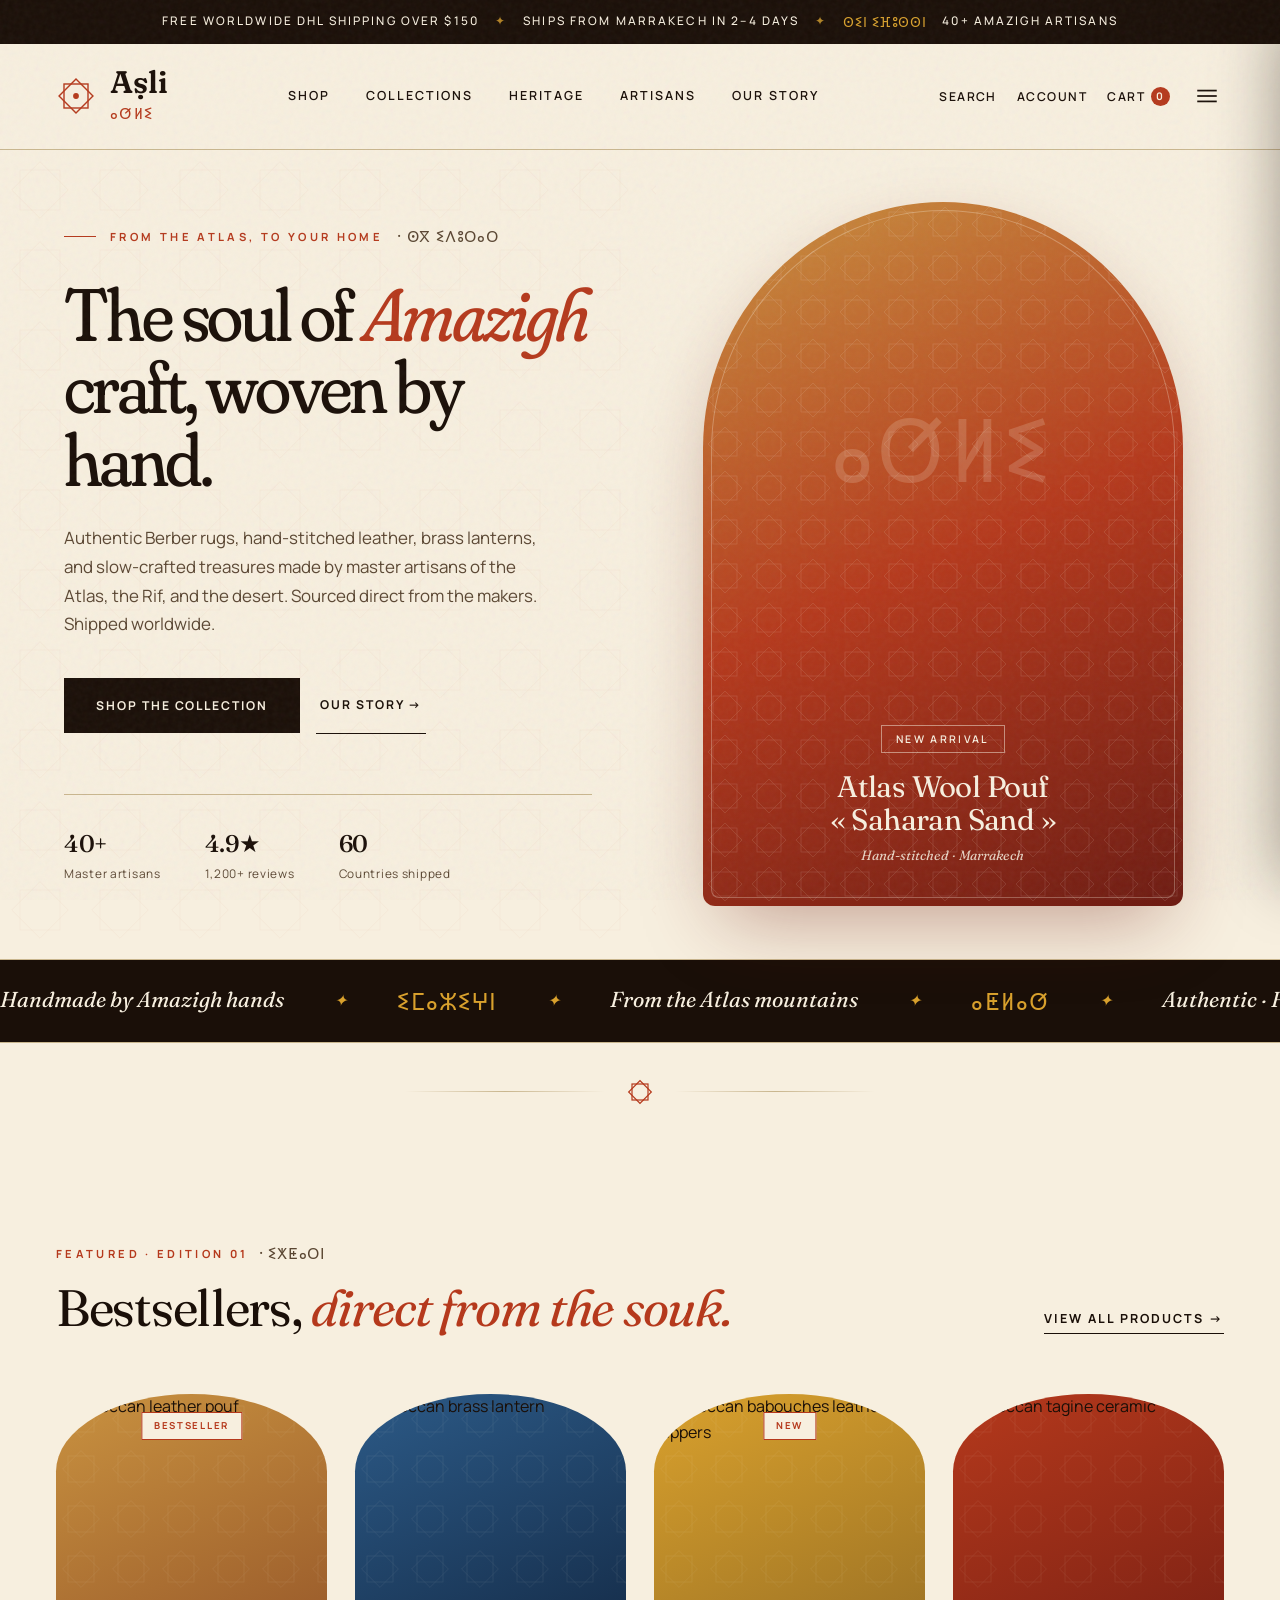
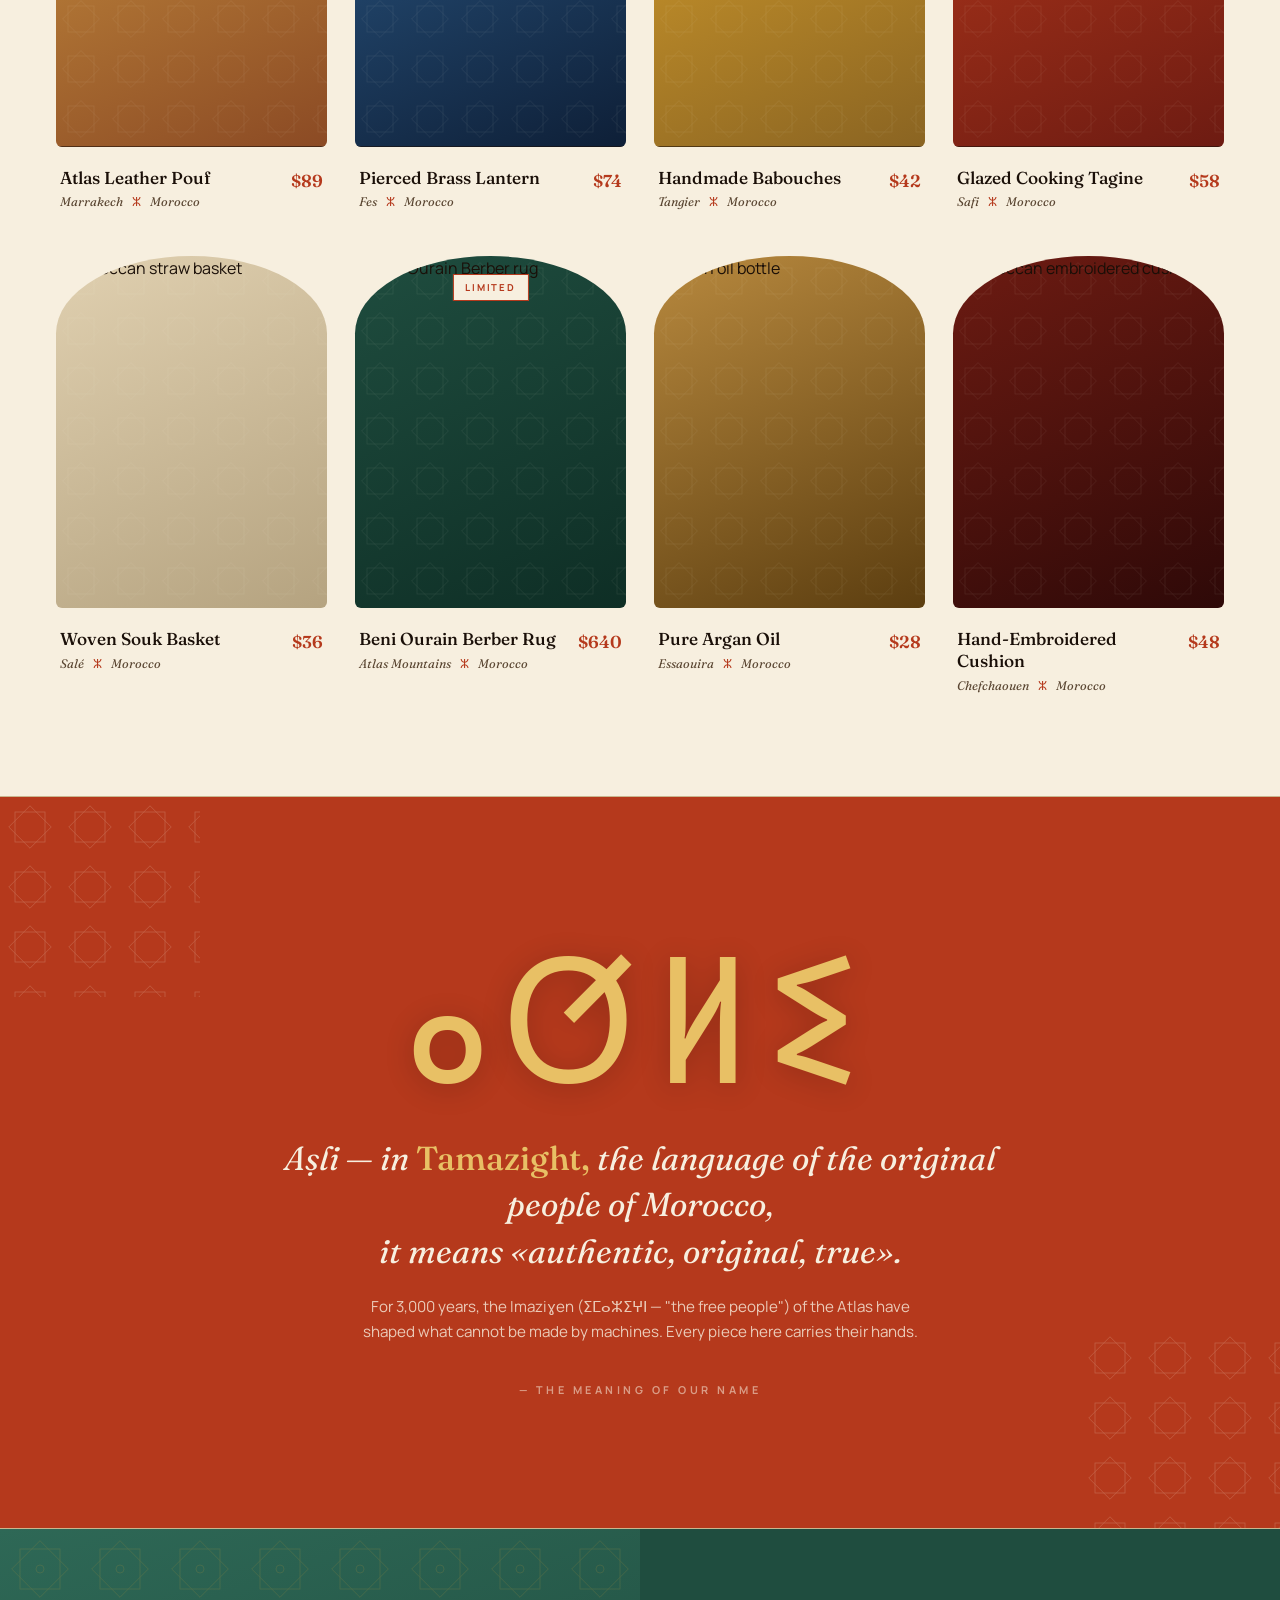
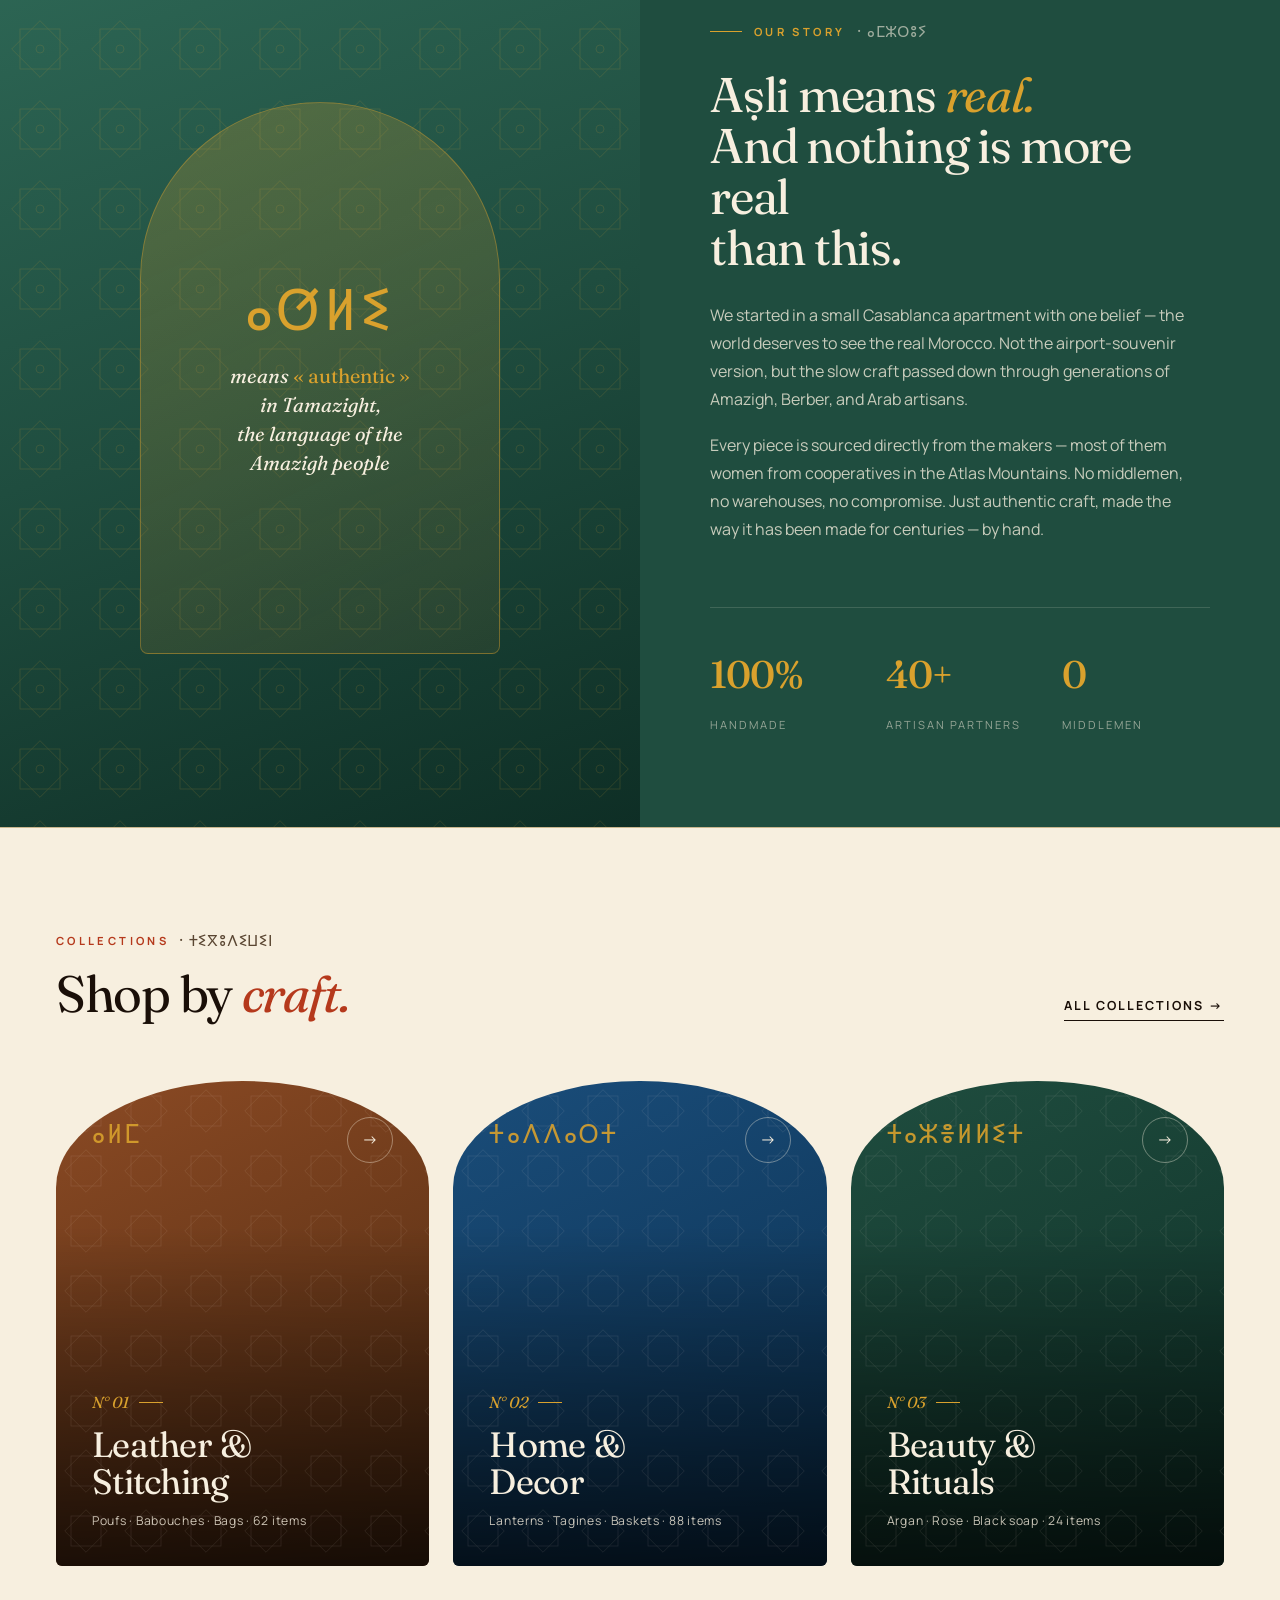
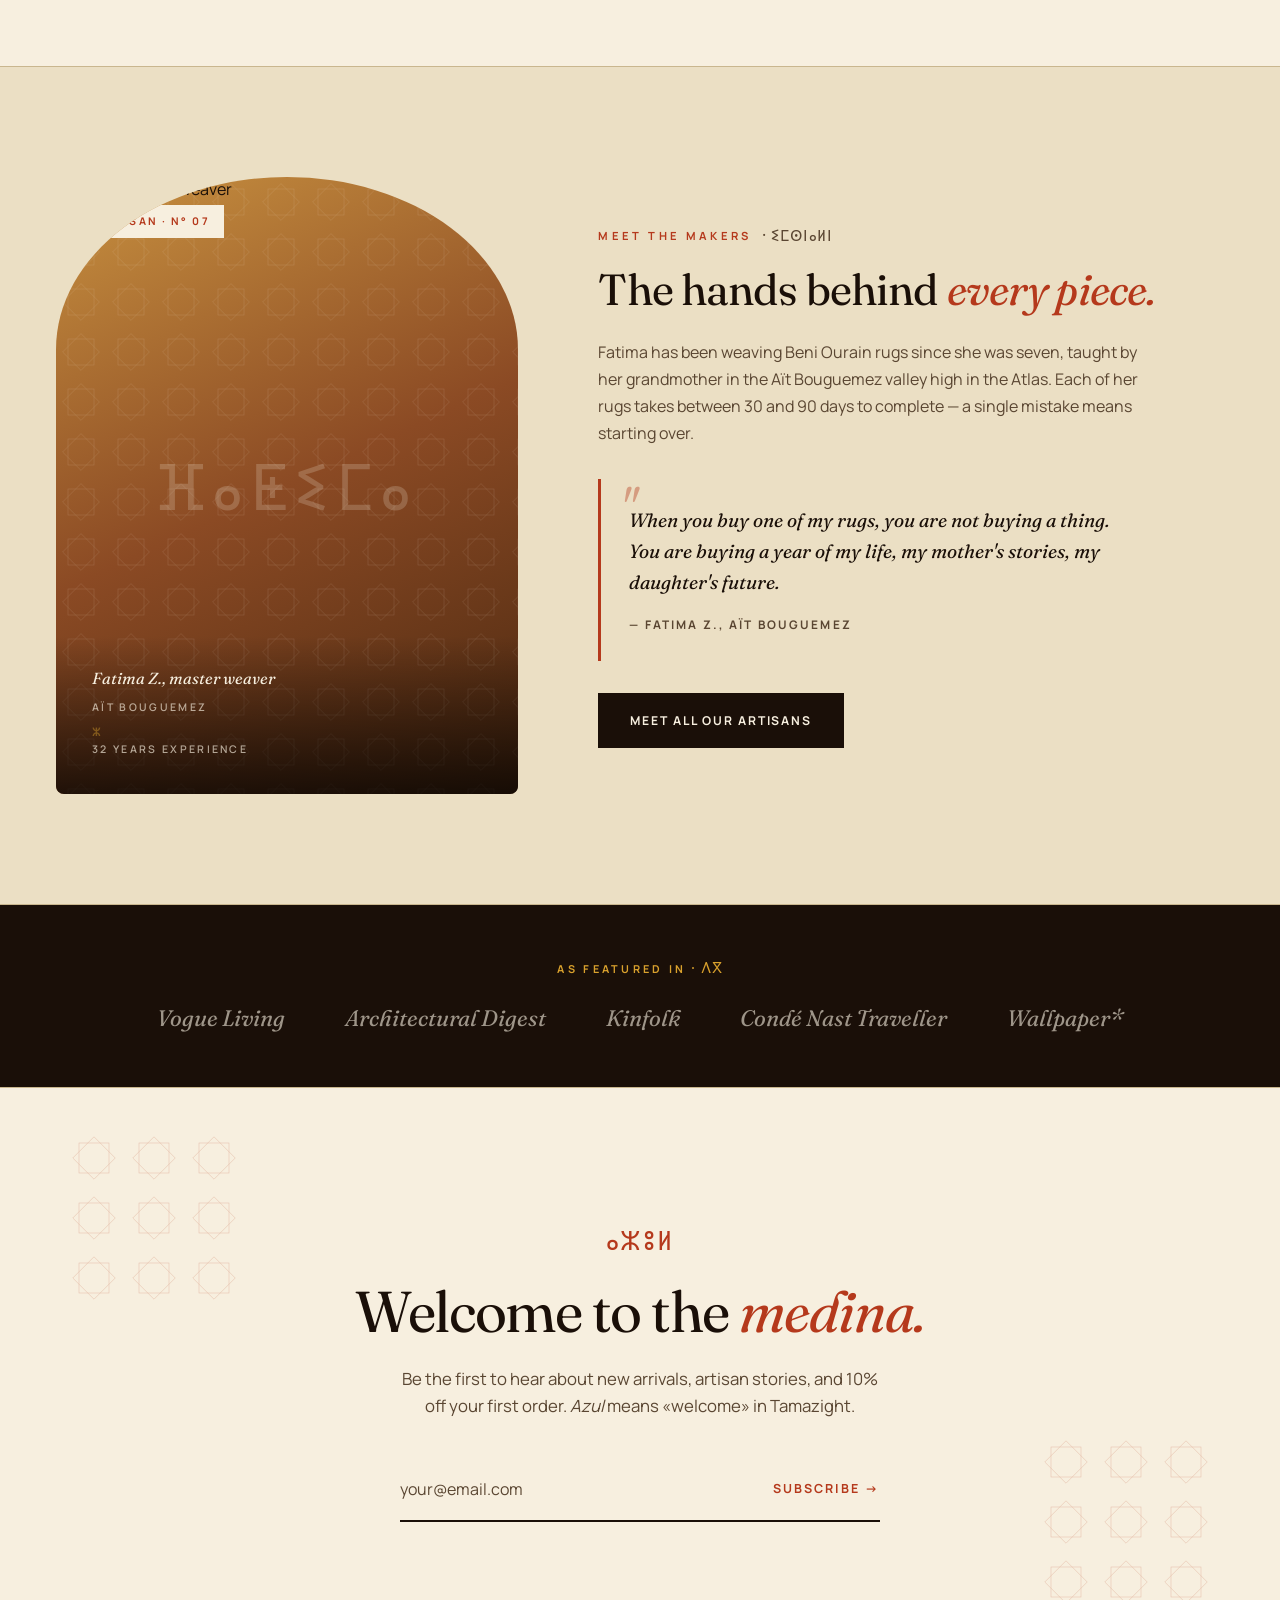
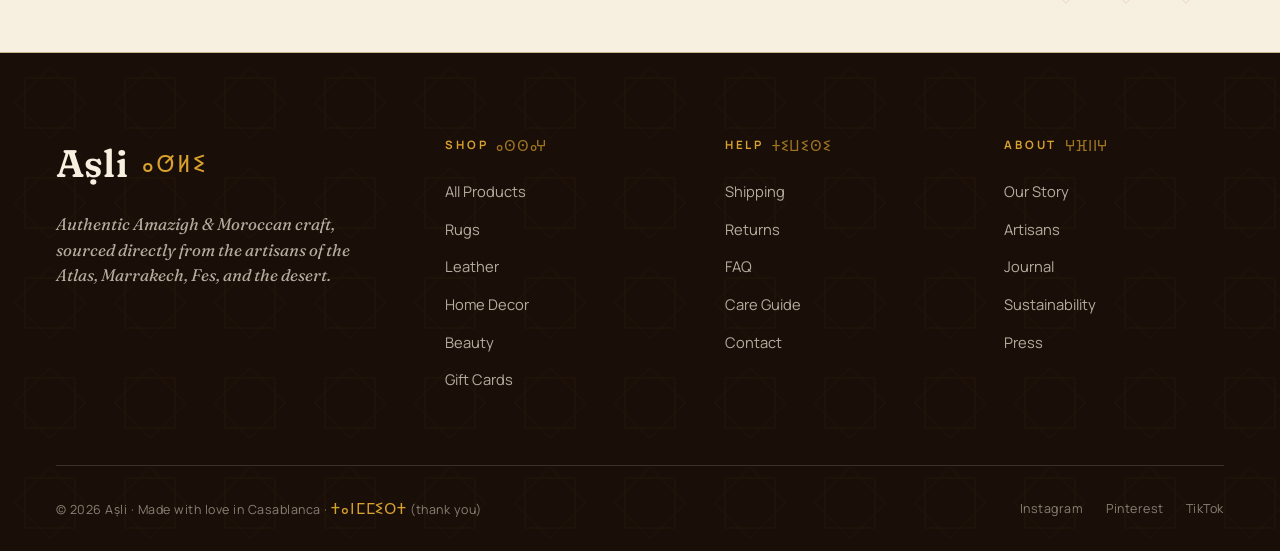
==== index.html @ d5ab541a "Phase 1: Asli storefront static demo Vanilla HTML/CSS/JS store ready for Netlify static hosting: hom" ====
<!DOCTYPE html>
<html lang="en">
<head>
<meta charset="UTF-8">
<meta name="viewport" content="width=device-width, initial-scale=1.0">
<title>Aṣli · ⴰⵚⵍⵉ — Authentic Amazigh & Moroccan Craft</title>
<link rel="preconnect" href="https://fonts.googleapis.com">
<link rel="preconnect" href="https://fonts.gstatic.com" crossorigin>
<link href="https://fonts.googleapis.com/css2?family=Fraunces:ital,opsz,wght@0,9..144,300;0,9..144,400;0,9..144,500;0,9..144,600;0,9..144,700;1,9..144,400;1,9..144,500&family=Manrope:wght@300;400;500;600;700&family=Noto+Sans+Tifinagh&display=swap" rel="stylesheet">
<style>
:root {
  --cream: #F7EFDF;
  --cream-deep: #EBDFC4;
  --sand: #E0D0B0;
  --ink: #1A0F08;
  --ink-soft: #5A4632;
  --terracotta: #B5391C;
  --terracotta-dark: #7E2310;
  --coral: #D9583A;
  --emerald: #1F4D3F;
  --emerald-deep: #0E2E25;
  --indigo: #1E3A5F;
  --indigo-deep: #0E1F37;
  --tuareg-blue: #1A4D7A;
  --tuareg-deep: #0A2E4D;
  --brass: #B8893E;
  --saffron: #D9A12D;
  --saffron-light: #E8C065;
  --wine: #6D1B12;
  --berber-coral: #C9492E;
  --line: #C9B68E;
}

* { margin: 0; padding: 0; box-sizing: border-box; }
html { scroll-behavior: smooth; }

body {
  font-family: 'Manrope', sans-serif;
  background: var(--cream);
  color: var(--ink);
  line-height: 1.6;
  overflow-x: hidden;
}

body::before {
  content: '';
  position: fixed; inset: 0;
  pointer-events: none; z-index: 1000;
  opacity: 0.05;
  background-image: url("data:image/svg+xml,%3Csvg viewBox='0 0 200 200' xmlns='http://www.w3.org/2000/svg'%3E%3Cfilter id='n'%3E%3CfeTurbulence type='fractalNoise' baseFrequency='0.85' numOctaves='3'/%3E%3C/filter%3E%3Crect width='100%25' height='100%25' filter='url(%23n)'/%3E%3C/svg%3E");
}

.tf { font-family: 'Noto Sans Tifinagh', sans-serif; font-weight: 400; }
.serif { font-family: 'Fraunces', serif; }

/* === ORNAMENTAL DIVIDER === */
.ornament {
  display: flex;
  align-items: center;
  justify-content: center;
  gap: 22px;
  padding: 36px 24px;
  color: var(--terracotta);
}
.ornament::before, .ornament::after {
  content: '';
  height: 1px;
  flex: 1;
  max-width: 200px;
  background: linear-gradient(90deg, transparent, var(--line), transparent);
}
.ornament-star { width: 26px; height: 26px; }
.ornament-star svg { width: 100%; height: 100%; }

/* === ANNOUNCEMENT === */
.announce {
  background: var(--ink);
  color: var(--cream);
  font-size: 0.74rem;
  letter-spacing: 0.18em;
  text-transform: uppercase;
  padding: 11px 24px;
  text-align: center;
  font-weight: 500;
  display: flex;
  justify-content: center;
  align-items: center;
  gap: 16px;
  flex-wrap: wrap;
}
.announce .sep { color: var(--saffron); opacity: 0.8; }
.announce .tf { font-size: 0.85rem; letter-spacing: 0.05em; text-transform: none; color: var(--saffron); }

/* === NAV === */
nav {
  display: flex;
  align-items: center;
  justify-content: space-between;
  padding: 22px 56px;
  border-bottom: 1px solid var(--line);
  background: var(--cream);
  position: sticky; top: 0; z-index: 100;
  backdrop-filter: blur(8px);
}
.logo-wrap { display: flex; align-items: center; gap: 14px; }
.logo-mark {
  width: 40px; height: 40px;
  display: flex; align-items: center; justify-content: center;
  color: var(--terracotta);
}
.logo {
  font-family: 'Fraunces', serif;
  font-size: 1.95rem;
  font-weight: 600;
  letter-spacing: 0.005em;
  line-height: 1;
  font-variation-settings: 'SOFT' 100;
}
.logo-tf {
  font-family: 'Noto Sans Tifinagh', sans-serif;
  font-size: 1rem;
  color: var(--terracotta);
  margin-top: 4px;
  letter-spacing: 0.08em;
}
.nav-links {
  display: flex; gap: 36px;
  list-style: none;
  font-size: 0.78rem;
  letter-spacing: 0.16em;
  text-transform: uppercase;
  font-weight: 600;
}
.nav-links a {
  color: var(--ink); text-decoration: none;
  transition: color 0.3s;
}
.nav-links a:hover { color: var(--terracotta); }
.nav-icons { display: flex; gap: 20px; align-items: center; }
.nav-icons button {
  background: none; border: none; cursor: pointer;
  color: var(--ink);
  font-family: inherit;
  font-size: 0.76rem;
  font-weight: 600;
  letter-spacing: 0.12em;
  text-transform: uppercase;
  display: flex; align-items: center; gap: 6px;
}
.cart-count {
  background: var(--terracotta);
  color: var(--cream);
  width: 19px; height: 19px;
  border-radius: 50%;
  font-size: 0.65rem;
  display: flex; align-items: center; justify-content: center;
  font-weight: 700;
}

/* === HERO === */
.hero {
  display: grid;
  grid-template-columns: 1.05fr 1fr;
  min-height: 90vh;
  align-items: stretch;
  border-bottom: 1px solid var(--line);
  position: relative;
  background: var(--cream);
}
.hero::after {
  content: '';
  position: absolute; inset: 0;
  background-image: url("data:image/svg+xml,%3Csvg width='80' height='80' viewBox='0 0 80 80' xmlns='http://www.w3.org/2000/svg'%3E%3Cg fill='none' stroke='%23B5391C' stroke-width='0.5' opacity='0.08'%3E%3Crect x='20' y='20' width='40' height='40'/%3E%3Crect x='20' y='20' width='40' height='40' transform='rotate(45 40 40)'/%3E%3C/g%3E%3C/svg%3E");
  pointer-events: none;
}
.hero-text {
  padding: 70px 64px;
  display: flex;
  flex-direction: column;
  justify-content: center;
  position: relative;
  z-index: 2;
}
.hero-eyebrow {
  font-size: 0.7rem;
  letter-spacing: 0.3em;
  text-transform: uppercase;
  margin-bottom: 28px;
  color: var(--terracotta);
  display: flex; align-items: center; gap: 14px;
  font-weight: 700;
}
.hero-eyebrow .tf {
  font-size: 1rem;
  letter-spacing: 0.05em;
  text-transform: none;
  font-weight: 400;
  color: var(--ink-soft);
}
.hero-eyebrow::before {
  content: '';
  width: 32px; height: 1px;
  background: var(--terracotta);
}
.hero h1 {
  font-family: 'Fraunces', serif;
  font-size: clamp(2.8rem, 5.8vw, 5.4rem);
  font-weight: 400;
  line-height: 0.98;
  letter-spacing: -0.035em;
  margin-bottom: 28px;
  font-variation-settings: 'SOFT' 100, 'opsz' 144;
}
.hero h1 em { font-style: italic; color: var(--terracotta); font-weight: 400; }
.hero p.lead {
  font-size: 1.06rem;
  max-width: 480px;
  color: var(--ink-soft);
  margin-bottom: 38px;
  line-height: 1.7;
}
.hero-actions { display: flex; gap: 16px; align-items: center; flex-wrap: wrap; }
.btn {
  display: inline-flex;
  align-items: center; gap: 10px;
  padding: 18px 32px;
  border: none;
  background: var(--ink);
  color: var(--cream);
  font-family: inherit;
  font-size: 0.76rem;
  font-weight: 700;
  letter-spacing: 0.16em;
  text-transform: uppercase;
  cursor: pointer;
  text-decoration: none;
  transition: all 0.35s cubic-bezier(0.4, 0, 0.2, 1);
}
.btn:hover { background: var(--terracotta); transform: translateY(-2px); }
.btn-ghost {
  background: transparent;
  color: var(--ink);
  border-bottom: 1px solid var(--ink);
  padding: 18px 4px;
}
.btn-ghost:hover { background: transparent; color: var(--terracotta); border-color: var(--terracotta); transform: translateX(4px); }

.hero-meta {
  display: flex;
  gap: 44px;
  margin-top: 60px;
  padding-top: 30px;
  border-top: 1px solid var(--line);
  font-size: 0.74rem;
  color: var(--ink-soft);
  letter-spacing: 0.06em;
}
.hero-meta strong {
  display: block;
  font-family: 'Fraunces', serif;
  font-size: 1.5rem;
  font-weight: 500;
  color: var(--ink);
  margin-bottom: 2px;
  letter-spacing: -0.02em;
}

.hero-visual {
  background: var(--cream);
  padding: 50px 50px 50px 0;
  display: flex;
  align-items: center;
  justify-content: center;
  position: relative;
  z-index: 2;
}
.arch {
  width: 100%;
  max-width: 480px;
  aspect-ratio: 3/4.4;
  background: linear-gradient(155deg, #C99240 0%, #B5391C 50%, #6D1B12 100%);
  border-radius: 50% 50% 12px 12px / 35% 35% 12px 12px;
  position: relative;
  overflow: hidden;
  box-shadow: 0 30px 80px -20px rgba(110, 27, 18, 0.4);
}
.arch::before {
  content: '';
  position: absolute;
  inset: 8px;
  border: 1px solid rgba(247, 239, 223, 0.3);
  border-radius: 50% 50% 8px 8px / 35% 35% 8px 8px;
  pointer-events: none;
}
.arch-pattern {
  position: absolute;
  inset: 0;
  background-image: url("data:image/svg+xml,%3Csvg width='44' height='44' viewBox='0 0 44 44' xmlns='http://www.w3.org/2000/svg'%3E%3Cg fill='none' stroke='%23F7EFDF' stroke-width='0.6' opacity='0.18'%3E%3Crect x='10' y='10' width='24' height='24'/%3E%3Crect x='10' y='10' width='24' height='24' transform='rotate(45 22 22)'/%3E%3C/g%3E%3C/svg%3E");
}
.arch-tifinagh {
  position: absolute;
  top: 35%;
  left: 50%;
  transform: translate(-50%, -50%);
  font-family: 'Noto Sans Tifinagh', sans-serif;
  font-size: 5.5rem;
  color: rgba(247, 239, 223, 0.18);
  font-weight: 400;
  line-height: 1;
  letter-spacing: 0.05em;
}
.arch-content {
  position: absolute;
  bottom: 40px;
  left: 36px;
  right: 36px;
  color: var(--cream);
  text-align: center;
}
.arch-tag {
  display: inline-block;
  border: 1px solid rgba(247, 239, 223, 0.5);
  padding: 5px 14px;
  font-size: 0.66rem;
  letter-spacing: 0.22em;
  text-transform: uppercase;
  margin-bottom: 18px;
  font-weight: 600;
}
.arch-content h3 {
  font-family: 'Fraunces', serif;
  font-size: 1.85rem;
  font-weight: 400;
  line-height: 1.1;
  margin-bottom: 8px;
  letter-spacing: -0.02em;
}
.arch-content p {
  font-size: 0.84rem;
  opacity: 0.85;
  font-family: 'Fraunces', serif;
  font-style: italic;
}

/* === MARQUEE === */
.marquee {
  background: var(--ink);
  color: var(--cream);
  padding: 22px 0;
  overflow: hidden;
  border-bottom: 1px solid var(--line);
}
.marquee-track {
  display: flex;
  gap: 50px;
  white-space: nowrap;
  animation: scroll 38s linear infinite;
  font-family: 'Fraunces', serif;
  font-size: 1.35rem;
  font-weight: 400;
  font-style: italic;
}
.marquee-track .tf {
  font-style: normal;
  font-size: 1.5rem;
  color: var(--saffron);
  letter-spacing: 0.05em;
}
.marquee-track span.item { display: flex; align-items: center; gap: 50px; }
.marquee-track .star { color: var(--saffron); font-size: 1rem; }
@keyframes scroll {
  from { transform: translateX(0); }
  to { transform: translateX(-50%); }
}

/* === SECTION === */
.section {
  padding: 100px 56px;
  border-bottom: 1px solid var(--line);
  position: relative;
}
.section-header {
  display: flex;
  justify-content: space-between;
  align-items: flex-end;
  margin-bottom: 60px;
  gap: 40px;
}
.section-eyebrow {
  font-size: 0.7rem;
  letter-spacing: 0.3em;
  text-transform: uppercase;
  color: var(--terracotta);
  margin-bottom: 14px;
  font-weight: 700;
  display: flex; align-items: center; gap: 10px;
}
.section-eyebrow .tf {
  font-size: 1rem;
  letter-spacing: 0.05em;
  text-transform: none;
  font-weight: 400;
  color: var(--ink-soft);
}
.section-title {
  font-family: 'Fraunces', serif;
  font-size: clamp(2.2rem, 4vw, 3.6rem);
  font-weight: 400;
  line-height: 1.05;
  letter-spacing: -0.025em;
  max-width: 700px;
}
.section-title em { font-style: italic; color: var(--terracotta); }
.section-link {
  font-size: 0.78rem;
  letter-spacing: 0.16em;
  text-transform: uppercase;
  color: var(--ink);
  text-decoration: none;
  font-weight: 700;
  white-space: nowrap;
  padding-bottom: 4px;
  border-bottom: 1px solid var(--ink);
  transition: all 0.3s;
}
.section-link:hover { color: var(--terracotta); border-color: var(--terracotta); }

/* === PRODUCT GRID === */
.product-grid {
  display: grid;
  grid-template-columns: repeat(4, 1fr);
  gap: 44px 28px;
}
.product { cursor: pointer; position: relative; }
.product-img {
  aspect-ratio: 4/5.2;
  position: relative;
  overflow: hidden;
  margin-bottom: 20px;
  border-radius: 50% 50% 6px 6px / 22% 22% 6px 6px;
  background: var(--sand);
}
.product-img-inner {
  position: absolute; inset: 0;
  display: flex; align-items: center; justify-content: center;
  font-family: 'Fraunces', serif;
  font-size: 1rem;
  font-style: italic;
  color: rgba(247, 239, 223, 0.9);
  letter-spacing: 0.02em;
  transition: transform 0.7s cubic-bezier(0.4, 0, 0.2, 1);
  text-align: center;
  padding: 30px 20px;
  line-height: 1.35;
}
.product-photo {
  position: absolute;
  inset: 0;
  width: 100%;
  height: 100%;
  object-fit: cover;
  z-index: 1;
  transition: transform 0.8s cubic-bezier(0.4, 0, 0.2, 1);
}
.product:hover .product-photo { transform: scale(1.08); }
.product:hover .product-img-inner { transform: scale(1.06); }
.product-img-1 { background: linear-gradient(155deg, #C99240 0%, #8B4A24 100%); }
.product-img-2 { background: linear-gradient(155deg, #2C5A87 0%, #0E1F37 100%); }
.product-img-3 { background: linear-gradient(155deg, #D9A12D 0%, #8A6422 100%); }
.product-img-4 { background: linear-gradient(155deg, #B5391C 0%, #6D1B12 100%); }
.product-img-5 { background: linear-gradient(155deg, #E0D0B0 0%, #B5A380 100%); }
.product-img-5 .product-img-inner { color: rgba(26, 15, 8, 0.6); }
.product-img-6 { background: linear-gradient(155deg, #1F4D3F 0%, #0E2E25 100%); }
.product-img-7 { background: linear-gradient(155deg, #B8893E 0%, #5C3E10 100%); }
.product-img-8 { background: linear-gradient(155deg, #6D1B12 0%, #2E0908 100%); }

.product-img::after {
  content: '';
  position: absolute; inset: 0;
  background-image: url("data:image/svg+xml,%3Csvg width='50' height='50' viewBox='0 0 50 50' xmlns='http://www.w3.org/2000/svg'%3E%3Cg fill='none' stroke='%23F7EFDF' stroke-width='0.5' opacity='0.12'%3E%3Crect x='12' y='12' width='26' height='26'/%3E%3Crect x='12' y='12' width='26' height='26' transform='rotate(45 25 25)'/%3E%3C/g%3E%3C/svg%3E");
  pointer-events: none;
}

.product-badge {
  position: absolute;
  top: 18px;
  left: 50%;
  transform: translateX(-50%);
  background: var(--cream);
  font-size: 0.6rem;
  letter-spacing: 0.18em;
  text-transform: uppercase;
  padding: 5px 12px;
  font-weight: 700;
  z-index: 3;
  border: 1px solid var(--terracotta);
  color: var(--terracotta);
}
.product-quick {
  position: absolute;
  bottom: 0; left: 0; right: 0;
  background: var(--ink);
  color: var(--cream);
  padding: 14px;
  font-size: 0.72rem;
  letter-spacing: 0.16em;
  text-transform: uppercase;
  text-align: center;
  font-weight: 700;
  transform: translateY(100%);
  transition: transform 0.4s cubic-bezier(0.4, 0, 0.2, 1);
  z-index: 4;
}
.product:hover .product-quick { transform: translateY(0); }

.product-info {
  display: flex;
  justify-content: space-between;
  align-items: flex-start;
  gap: 20px;
  padding: 0 4px;
}
.product-name {
  font-family: 'Fraunces', serif;
  font-size: 1.08rem;
  font-weight: 500;
  margin-bottom: 4px;
  line-height: 1.25;
}
.product-region {
  font-size: 0.78rem;
  color: var(--ink-soft);
  font-family: 'Fraunces', serif;
  font-style: italic;
}
.product-region .yaz {
  color: var(--terracotta);
  font-family: 'Noto Sans Tifinagh', sans-serif;
  font-style: normal;
  margin: 0 6px;
}
.product-price {
  font-family: 'Fraunces', serif;
  font-size: 1.08rem;
  font-weight: 600;
  white-space: nowrap;
  color: var(--terracotta);
}

/* === CALLIGRAPHY / TIFINAGH BREAK === */
.calligraphy-break {
  background: var(--terracotta);
  color: var(--cream);
  padding: 130px 56px;
  text-align: center;
  position: relative;
  overflow: hidden;
  border-bottom: 1px solid var(--line);
}
.calligraphy-break::before, .calligraphy-break::after {
  content: '';
  position: absolute;
  width: 260px; height: 260px;
  background-image: url("data:image/svg+xml,%3Csvg width='60' height='60' viewBox='0 0 60 60' xmlns='http://www.w3.org/2000/svg'%3E%3Cg fill='none' stroke='%23F7EFDF' stroke-width='0.7' opacity='0.45'%3E%3Crect x='15' y='15' width='30' height='30'/%3E%3Crect x='15' y='15' width='30' height='30' transform='rotate(45 30 30)'/%3E%3C/g%3E%3C/svg%3E");
  opacity: 0.5;
}
.calligraphy-break::before { top: -60px; left: -60px; }
.calligraphy-break::after { bottom: -60px; right: -60px; }

.tifinagh-mega {
  font-family: 'Noto Sans Tifinagh', sans-serif;
  font-size: clamp(5rem, 14vw, 11rem);
  font-weight: 400;
  line-height: 1;
  margin-bottom: 32px;
  color: var(--saffron-light);
  letter-spacing: 0.08em;
  position: relative; z-index: 2;
  text-shadow: 0 4px 30px rgba(0, 0, 0, 0.2);
}
.calligraphy-meaning {
  font-family: 'Fraunces', serif;
  font-style: italic;
  font-size: clamp(1.3rem, 2.6vw, 2.1rem);
  font-weight: 400;
  max-width: 760px;
  margin: 0 auto 20px;
  color: var(--cream);
  position: relative; z-index: 2;
  line-height: 1.4;
}
.calligraphy-meaning em { font-style: normal; font-weight: 500; color: var(--saffron-light); }
.calligraphy-sub {
  font-family: 'Manrope', sans-serif;
  font-size: 0.95rem;
  max-width: 580px;
  margin: 0 auto;
  color: rgba(247, 239, 223, 0.8);
  position: relative; z-index: 2;
  line-height: 1.65;
}
.calligraphy-attribution {
  font-size: 0.68rem;
  letter-spacing: 0.32em;
  text-transform: uppercase;
  margin-top: 36px;
  color: rgba(247, 239, 223, 0.55);
  font-weight: 700;
  position: relative; z-index: 2;
}

/* === STORY === */
.story {
  background: var(--emerald);
  color: var(--cream);
  display: grid;
  grid-template-columns: 1fr 1fr;
  border-bottom: 1px solid var(--line);
}
.story-visual {
  background: linear-gradient(160deg, #2E6856 0%, #1F4D3F 50%, #0E2E25 100%);
  min-height: 620px;
  position: relative;
  overflow: hidden;
  display: flex; align-items: center; justify-content: center;
}
.story-visual::before {
  content: '';
  position: absolute; inset: 0;
  background-image: url("data:image/svg+xml,%3Csvg width='80' height='80' viewBox='0 0 80 80' xmlns='http://www.w3.org/2000/svg'%3E%3Cg fill='none' stroke='%23D9A12D' stroke-width='0.7' opacity='0.2'%3E%3Crect x='20' y='20' width='40' height='40'/%3E%3Crect x='20' y='20' width='40' height='40' transform='rotate(45 40 40)'/%3E%3Ccircle cx='40' cy='40' r='4'/%3E%3C/g%3E%3C/svg%3E");
}
.story-arch {
  width: 70%;
  max-width: 360px;
  aspect-ratio: 3/4.6;
  background: linear-gradient(155deg, rgba(217, 161, 45, 0.25) 0%, rgba(184, 137, 62, 0.1) 100%);
  border: 1px solid rgba(217, 161, 45, 0.4);
  border-radius: 50% 50% 8px 8px / 32% 32% 8px 8px;
  position: relative;
  z-index: 2;
  display: flex;
  flex-direction: column;
  align-items: center;
  justify-content: center;
  padding: 40px;
  text-align: center;
}
.story-arch-tifinagh {
  font-family: 'Noto Sans Tifinagh', sans-serif;
  font-size: 3.6rem;
  color: var(--saffron);
  line-height: 1;
  margin-bottom: 24px;
  letter-spacing: 0.06em;
}
.story-arch-text {
  font-family: 'Fraunces', serif;
  font-style: italic;
  color: var(--cream);
  font-size: 1.25rem;
  line-height: 1.45;
}
.story-arch-text em { font-style: normal; color: var(--saffron); }
.story-content {
  padding: 90px 70px;
  display: flex;
  flex-direction: column;
  justify-content: center;
}
.story-eyebrow {
  font-size: 0.7rem;
  letter-spacing: 0.3em;
  text-transform: uppercase;
  color: var(--saffron);
  margin-bottom: 24px;
  display: flex; align-items: center; gap: 12px;
  font-weight: 700;
}
.story-eyebrow::before {
  content: '';
  width: 32px; height: 1px;
  background: var(--saffron);
}
.story-eyebrow .tf {
  font-size: 1rem; letter-spacing: 0.05em; text-transform: none;
  font-weight: 400; color: rgba(247, 239, 223, 0.6);
}
.story h2 {
  font-family: 'Fraunces', serif;
  font-size: clamp(2.2rem, 3.8vw, 3.4rem);
  font-weight: 400;
  line-height: 1.05;
  letter-spacing: -0.025em;
  margin-bottom: 28px;
}
.story h2 em { font-style: italic; color: var(--saffron); }
.story p {
  font-size: 1rem;
  line-height: 1.75;
  color: rgba(247, 239, 223, 0.78);
  max-width: 480px;
  margin-bottom: 18px;
}
.story-stats {
  display: grid;
  grid-template-columns: repeat(3, 1fr);
  gap: 28px;
  margin-top: 46px;
  padding-top: 36px;
  border-top: 1px solid rgba(247, 239, 223, 0.15);
}
.story-stat strong {
  display: block;
  font-family: 'Fraunces', serif;
  font-size: 2.4rem;
  font-weight: 500;
  color: var(--saffron);
  margin-bottom: 6px;
  letter-spacing: -0.02em;
}
.story-stat span {
  font-size: 0.7rem;
  letter-spacing: 0.18em;
  text-transform: uppercase;
  color: rgba(247, 239, 223, 0.55);
}

/* === CATEGORIES === */
.categories-grid {
  display: grid;
  grid-template-columns: repeat(3, 1fr);
  gap: 24px;
}
.category {
  aspect-ratio: 4/5.2;
  position: relative;
  overflow: hidden;
  cursor: pointer;
  display: flex;
  align-items: flex-end;
  padding: 36px;
  color: var(--cream);
  text-decoration: none;
  border-radius: 50% 50% 6px 6px / 22% 22% 6px 6px;
  transition: all 0.5s cubic-bezier(0.4, 0, 0.2, 1);
}
.category::before {
  content: '';
  position: absolute; inset: 0; z-index: 1;
  transition: all 0.6s;
}
.category::after {
  content: '';
  position: absolute; inset: 0; z-index: 1;
  background-image: url("data:image/svg+xml,%3Csvg width='60' height='60' viewBox='0 0 60 60' xmlns='http://www.w3.org/2000/svg'%3E%3Cg fill='none' stroke='%23F7EFDF' stroke-width='0.5' opacity='0.15'%3E%3Crect x='15' y='15' width='30' height='30'/%3E%3Crect x='15' y='15' width='30' height='30' transform='rotate(45 30 30)'/%3E%3C/g%3E%3C/svg%3E");
}
.category-1::before { background: linear-gradient(180deg, transparent 30%, rgba(0,0,0,0.7) 100%), linear-gradient(155deg, #8B4A24 0%, #4A2810 100%); }
.category-2::before { background: linear-gradient(180deg, transparent 30%, rgba(0,0,0,0.7) 100%), linear-gradient(155deg, #1A4D7A 0%, #0A2E4D 100%); }
.category-3::before { background: linear-gradient(180deg, transparent 30%, rgba(0,0,0,0.7) 100%), linear-gradient(155deg, #1F4D3F 0%, #0E2E25 100%); }
.category:hover::before { filter: brightness(1.1); }
.category-content { position: relative; z-index: 2; transition: transform 0.5s; }
.category:hover .category-content { transform: translateY(-6px); }
.category-number {
  font-family: 'Fraunces', serif;
  font-size: 1rem;
  font-style: italic;
  color: var(--saffron);
  margin-bottom: 12px;
  display: flex; align-items: center; gap: 10px;
}
.category-number::after {
  content: '';
  width: 24px; height: 1px; background: var(--saffron);
}
.category-title {
  font-family: 'Fraunces', serif;
  font-size: 2.2rem;
  font-weight: 400;
  line-height: 1.05;
  letter-spacing: -0.02em;
  margin-bottom: 10px;
}
.category-meta {
  font-size: 0.76rem;
  letter-spacing: 0.06em;
  opacity: 0.8;
}
.category-tifinagh {
  position: absolute;
  top: 30px; left: 36px;
  font-family: 'Noto Sans Tifinagh', sans-serif;
  font-size: 1.7rem;
  color: var(--saffron);
  z-index: 2;
  opacity: 0.9;
  letter-spacing: 0.08em;
}
.category-arrow {
  position: absolute;
  top: 36px; right: 36px;
  width: 46px; height: 46px;
  border: 1px solid rgba(247, 239, 223, 0.4);
  border-radius: 50%;
  display: flex; align-items: center; justify-content: center;
  z-index: 2;
  transition: all 0.4s;
}
.category:hover .category-arrow { background: var(--saffron); color: var(--ink); border-color: var(--saffron); }

/* === ARTISAN === */
.artisan {
  display: grid;
  grid-template-columns: 0.85fr 1.15fr;
  align-items: center;
  gap: 80px;
  padding: 110px 56px;
  border-bottom: 1px solid var(--line);
  background: var(--cream-deep);
  position: relative;
}
.artisan-visual {
  aspect-ratio: 3/4;
  background: linear-gradient(155deg, #C99240 0%, #8B4A24 50%, #4A2810 100%);
  position: relative;
  overflow: hidden;
  border-radius: 50% 50% 8px 8px / 28% 28% 8px 8px;
}
.artisan-visual::before {
  content: '';
  position: absolute; inset: 0;
  background-image: url("data:image/svg+xml,%3Csvg width='50' height='50' viewBox='0 0 50 50' xmlns='http://www.w3.org/2000/svg'%3E%3Cg fill='none' stroke='%23F7EFDF' stroke-width='0.5' opacity='0.18'%3E%3Crect x='12' y='12' width='26' height='26'/%3E%3Crect x='12' y='12' width='26' height='26' transform='rotate(45 25 25)'/%3E%3C/g%3E%3C/svg%3E");
}
.artisan-tag {
  position: absolute;
  top: 28px; left: 28px;
  background: var(--cream);
  color: var(--terracotta);
  padding: 8px 14px;
  font-size: 0.66rem;
  letter-spacing: 0.2em;
  text-transform: uppercase;
  font-weight: 700;
  z-index: 2;
}
.artisan-tifinagh {
  position: absolute;
  top: 50%; left: 50%;
  transform: translate(-50%, -50%);
  font-family: 'Noto Sans Tifinagh', sans-serif;
  font-size: 4rem;
  color: rgba(247, 239, 223, 0.2);
  line-height: 1;
  letter-spacing: 0.1em;
}
.artisan-caption {
  position: absolute;
  bottom: 36px; left: 36px; right: 36px;
  color: var(--cream);
  font-family: 'Fraunces', serif;
  font-style: italic;
  font-size: 1rem;
  z-index: 2;
}
.artisan-caption span {
  display: block;
  font-family: 'Manrope', sans-serif;
  font-style: normal;
  font-size: 0.66rem;
  letter-spacing: 0.22em;
  text-transform: uppercase;
  margin-top: 8px;
  opacity: 0.65;
  font-weight: 600;
}
.artisan-content .section-eyebrow { margin-bottom: 18px; }
.artisan h2 {
  font-family: 'Fraunces', serif;
  font-size: clamp(2rem, 3.4vw, 3rem);
  font-weight: 400;
  line-height: 1.05;
  letter-spacing: -0.02em;
  margin-bottom: 26px;
}
.artisan h2 em { font-style: italic; color: var(--terracotta); }
.artisan p {
  font-size: 1rem;
  color: var(--ink-soft);
  margin-bottom: 16px;
  line-height: 1.7;
  max-width: 540px;
}
.artisan-quote {
  font-family: 'Fraunces', serif;
  font-style: italic;
  font-size: 1.2rem;
  color: var(--ink);
  padding: 26px 0 26px 28px;
  border-left: 3px solid var(--terracotta);
  margin: 32px 0;
  max-width: 520px;
  position: relative;
}
.artisan-quote::before {
  content: '"';
  position: absolute;
  top: -10px; left: 18px;
  font-family: 'Fraunces', serif;
  font-size: 3rem;
  color: var(--terracotta);
  opacity: 0.4;
}
.artisan-quote .author {
  display: block;
  font-family: 'Manrope', sans-serif;
  font-style: normal;
  font-size: 0.74rem;
  letter-spacing: 0.18em;
  text-transform: uppercase;
  color: var(--ink-soft);
  margin-top: 18px;
  font-weight: 700;
}

/* === PRESS === */
.press {
  padding: 50px 56px;
  background: var(--ink);
  color: var(--cream);
  text-align: center;
  border-bottom: 1px solid var(--line);
}
.press-label {
  font-size: 0.68rem;
  letter-spacing: 0.3em;
  text-transform: uppercase;
  color: var(--saffron);
  margin-bottom: 22px;
  font-weight: 700;
}
.press-label .tf { font-size: 0.95rem; letter-spacing: 0.05em; text-transform: none; }
.press-logos {
  display: flex;
  justify-content: center;
  align-items: center;
  gap: 60px;
  flex-wrap: wrap;
  font-family: 'Fraunces', serif;
  font-size: 1.4rem;
  font-style: italic;
  color: var(--cream);
  opacity: 0.6;
}
.press-logos span { transition: opacity 0.3s, color 0.3s; }
.press-logos span:hover { opacity: 1; color: var(--saffron); }

/* === NEWSLETTER === */
.newsletter {
  padding: 130px 56px;
  text-align: center;
  background: var(--cream);
  border-bottom: 1px solid var(--line);
  position: relative;
  overflow: hidden;
}
.newsletter::before, .newsletter::after {
  content: '';
  position: absolute;
  width: 180px; height: 180px;
  background-image: url("data:image/svg+xml,%3Csvg width='60' height='60' viewBox='0 0 60 60' xmlns='http://www.w3.org/2000/svg'%3E%3Cg fill='none' stroke='%23B5391C' stroke-width='0.6' opacity='0.25'%3E%3Crect x='15' y='15' width='30' height='30'/%3E%3Crect x='15' y='15' width='30' height='30' transform='rotate(45 30 30)'/%3E%3C/g%3E%3C/svg%3E");
}
.newsletter::before { top: 40px; left: 5%; }
.newsletter::after { bottom: 40px; right: 5%; }
.newsletter-tifinagh {
  font-family: 'Noto Sans Tifinagh', sans-serif;
  font-size: 1.7rem;
  color: var(--terracotta);
  margin-bottom: 20px;
  position: relative; z-index: 2;
  letter-spacing: 0.08em;
}
.newsletter h2 {
  font-family: 'Fraunces', serif;
  font-size: clamp(2.4rem, 4.5vw, 4rem);
  font-weight: 400;
  line-height: 1.05;
  letter-spacing: -0.025em;
  max-width: 800px;
  margin: 0 auto 24px;
  position: relative; z-index: 2;
}
.newsletter h2 em { font-style: italic; color: var(--terracotta); }
.newsletter p {
  font-size: 1.05rem;
  color: var(--ink-soft);
  max-width: 480px;
  margin: 0 auto 42px;
  position: relative; z-index: 2;
}
.newsletter-form {
  display: flex;
  max-width: 480px;
  margin: 0 auto;
  border-bottom: 2px solid var(--ink);
  padding-bottom: 4px;
  position: relative; z-index: 2;
}
.newsletter-form input {
  flex: 1; border: none; background: transparent;
  font-family: inherit; font-size: 1rem;
  padding: 16px 0; color: var(--ink); outline: none;
}
.newsletter-form input::placeholder { color: var(--ink-soft); }
.newsletter-form button {
  background: transparent; border: none; cursor: pointer;
  font-family: inherit; font-size: 0.78rem; font-weight: 700;
  letter-spacing: 0.16em; text-transform: uppercase;
  color: var(--terracotta); padding: 16px 0 16px 20px;
  transition: color 0.3s;
}
.newsletter-form button:hover { color: var(--ink); }

/* === FOOTER === */
footer {
  background: var(--ink);
  color: var(--cream);
  padding: 80px 56px 30px;
  position: relative;
  overflow: hidden;
}
footer::before {
  content: '';
  position: absolute; inset: 0;
  background-image: url("data:image/svg+xml,%3Csvg width='100' height='100' viewBox='0 0 100 100' xmlns='http://www.w3.org/2000/svg'%3E%3Cg fill='none' stroke='%23D9A12D' stroke-width='0.5' opacity='0.06'%3E%3Crect x='25' y='25' width='50' height='50'/%3E%3Crect x='25' y='25' width='50' height='50' transform='rotate(45 50 50)'/%3E%3C/g%3E%3C/svg%3E");
  pointer-events: none;
}
.footer-top {
  display: grid;
  grid-template-columns: 1.5fr 1fr 1fr 1fr;
  gap: 60px;
  padding-bottom: 60px;
  border-bottom: 1px solid rgba(247, 239, 223, 0.15);
  position: relative; z-index: 2;
}
.footer-brand-wrap { display: flex; align-items: center; gap: 14px; margin-bottom: 18px; }
.footer-brand {
  font-family: 'Fraunces', serif;
  font-size: 2.4rem;
  font-weight: 600;
  letter-spacing: 0.005em;
  font-variation-settings: 'SOFT' 100;
}
.footer-brand-tf {
  font-family: 'Noto Sans Tifinagh', sans-serif;
  font-size: 1.5rem;
  color: var(--saffron);
  letter-spacing: 0.08em;
}
.footer-tag {
  font-family: 'Fraunces', serif;
  font-style: italic;
  color: rgba(247, 239, 223, 0.7);
  font-size: 1.05rem;
  max-width: 360px;
  line-height: 1.5;
}
.footer-col h4 {
  font-size: 0.72rem;
  letter-spacing: 0.24em;
  text-transform: uppercase;
  margin-bottom: 22px;
  color: var(--saffron);
  font-weight: 700;
  display: flex;
  align-items: center;
  gap: 8px;
}
.footer-col h4 .tf { font-size: 0.95rem; letter-spacing: 0.05em; text-transform: none; opacity: 0.7; }
.footer-col ul { list-style: none; }
.footer-col li { margin-bottom: 12px; }
.footer-col a {
  color: rgba(247, 239, 223, 0.7);
  text-decoration: none;
  font-size: 0.92rem;
  transition: color 0.3s;
}
.footer-col a:hover { color: var(--saffron); }
.footer-bottom {
  display: flex;
  justify-content: space-between;
  align-items: center;
  padding-top: 30px;
  font-size: 0.78rem;
  color: rgba(247, 239, 223, 0.5);
  letter-spacing: 0.04em;
  flex-wrap: wrap;
  gap: 16px;
  position: relative; z-index: 2;
}
.footer-bottom .tf { color: var(--saffron); font-size: 1rem; letter-spacing: 0.05em; }
.footer-bottom .social { display: flex; gap: 22px; }
.footer-bottom .social a { color: rgba(247, 239, 223, 0.5); text-decoration: none; transition: color 0.3s; }
.footer-bottom .social a:hover { color: var(--saffron); }

/* === RESPONSIVE === */
@media (max-width: 1024px) {
  .product-grid { grid-template-columns: repeat(2, 1fr); }
  .hero { grid-template-columns: 1fr; }
  .hero-visual { padding: 50px; min-height: 500px; }
  .story { grid-template-columns: 1fr; }
  .story-visual { min-height: 480px; padding: 60px 0; }
  .artisan { grid-template-columns: 1fr; gap: 50px; }
  .categories-grid { grid-template-columns: 1fr; }
  .footer-top { grid-template-columns: 1fr 1fr; gap: 40px; }
}
@media (max-width: 640px) {
  nav { padding: 18px 24px; }
  .nav-links { display: none; }
  .section { padding: 70px 24px; }
  .hero-text { padding: 60px 28px; }
  .hero-visual { padding: 30px 28px; }
  .story-content { padding: 70px 28px; }
  .artisan { padding: 70px 24px; }
  .newsletter { padding: 80px 24px; }
  .calligraphy-break { padding: 90px 24px; }
  .product-grid { grid-template-columns: 1fr; }
  .section-header { flex-direction: column; align-items: flex-start; }
  footer { padding: 60px 24px 24px; }
  .footer-top { grid-template-columns: 1fr; }
  .footer-bottom { flex-direction: column; align-items: flex-start; }
  .press-logos { gap: 30px; }
}

.fade-up { opacity: 0; transform: translateY(20px); transition: opacity 0.8s ease, transform 0.8s ease; }
.fade-up.visible { opacity: 1; transform: translateY(0); }
</style>
</head>
<body>

<!-- === ANNOUNCEMENT === -->
<div class="announce">
  <span>Free worldwide DHL shipping over $150</span>
  <span class="sep">✦</span>
  <span>Ships from Marrakech in 2–4 days</span>
  <span class="sep">✦</span>
  <span class="tf">ⵙⵉⵏ ⵉⴼⵓⵙⵙⵏ</span>
  <span>40+ Amazigh artisans</span>
</div>

<!-- === NAV === -->
<nav>
  <div class="logo-wrap">
    <div class="logo-mark">
      <svg viewBox="0 0 40 40" xmlns="http://www.w3.org/2000/svg">
        <g fill="none" stroke="currentColor" stroke-width="1.4">
          <rect x="8" y="8" width="24" height="24"/>
          <rect x="8" y="8" width="24" height="24" transform="rotate(45 20 20)"/>
          <circle cx="20" cy="20" r="2.2" fill="currentColor"/>
        </g>
      </svg>
    </div>
    <div>
      <div class="logo">Aṣli</div>
      <div class="logo-tf">ⴰⵚⵍⵉ</div>
    </div>
  </div>
  <ul class="nav-links">
    <li><a href="#shop">Shop</a></li>
    <li><a href="#categories">Collections</a></li>
    <li><a href="heritage.html">Heritage</a></li>
    <li><a href="#artisans">Artisans</a></li>
    <li><a href="#story">Our Story</a></li>
  </ul>
  <div class="nav-icons">
    <button>Search</button>
    <button>Account</button>
    <button data-cart-open>Cart <span class="cart-count">0</span></button>
  </div>
</nav>

<!-- === HERO === -->
<section class="hero">
  <div class="hero-text">
    <div class="hero-eyebrow">
      <span>From the Atlas, to your home</span>
      <span class="tf">·  ⵙⴳ ⵉⴷⵓⵔⴰⵔ</span>
    </div>
    <h1>The soul of <em>Amazigh</em><br>craft, woven by hand.</h1>
    <p class="lead">
      Authentic Berber rugs, hand-stitched leather, brass lanterns, and slow-crafted treasures made by master artisans of the Atlas, the Rif, and the desert. Sourced direct from the makers. Shipped worldwide.
    </p>
    <div class="hero-actions">
      <a href="shop.html" class="btn">Shop the collection</a>
      <a href="#story" class="btn-ghost btn">Our story →</a>
    </div>
    <div class="hero-meta">
      <div><strong>40+</strong>Master artisans</div>
      <div><strong>4.9★</strong>1,200+ reviews</div>
      <div><strong>60</strong>Countries shipped</div>
    </div>
  </div>
  <div class="hero-visual">
    <div class="arch">
      <div class="arch-pattern"></div>
      <div class="arch-tifinagh">ⴰⵚⵍⵉ</div>
      <div class="arch-content">
        <span class="arch-tag">New Arrival</span>
        <h3>Atlas Wool Pouf<br>« Saharan Sand »</h3>
        <p>Hand-stitched · Marrakech</p>
      </div>
    </div>
  </div>
</section>

<!-- === MARQUEE === -->
<div class="marquee">
  <div class="marquee-track">
    <span class="item">
      Handmade by Amazigh hands <span class="star">✦</span>
      <span class="tf">ⵉⵎⴰⵣⵉⵖⵏ</span> <span class="star">✦</span>
      From the Atlas mountains <span class="star">✦</span>
      <span class="tf">ⴰⵟⵍⴰⵚ</span> <span class="star">✦</span>
      Authentic · Fair trade <span class="star">✦</span>
      <span class="tf">ⴰⵚⵍⵉ</span> <span class="star">✦</span>
      Handmade by Amazigh hands <span class="star">✦</span>
      <span class="tf">ⵉⵎⴰⵣⵉⵖⵏ</span> <span class="star">✦</span>
      From the Atlas mountains <span class="star">✦</span>
      <span class="tf">ⴰⵟⵍⴰⵚ</span> <span class="star">✦</span>
      Authentic · Fair trade <span class="star">✦</span>
      <span class="tf">ⴰⵚⵍⵉ</span> <span class="star">✦</span>
    </span>
  </div>
</div>

<!-- === ORNAMENT === -->
<div class="ornament">
  <div class="ornament-star">
    <svg viewBox="0 0 26 26"><g fill="none" stroke="currentColor" stroke-width="1.2"><rect x="5" y="5" width="16" height="16"/><rect x="5" y="5" width="16" height="16" transform="rotate(45 13 13)"/></g></svg>
  </div>
</div>

<!-- === FEATURED PRODUCTS === -->
<section class="section" id="shop">
  <div class="section-header">
    <div>
      <div class="section-eyebrow">
        <span>Featured · Edition 01</span>
        <span class="tf">·  ⵉⵅⵟⴰⵔⵏ</span>
      </div>
      <h2 class="section-title">Bestsellers, <em>direct from the souk.</em></h2>
    </div>
    <a href="shop.html" class="section-link">View all products →</a>
  </div>

  <div class="product-grid">
    <a href="product-page.html" class="product" style="text-decoration:none;color:inherit;display:block;">
      <div class="product-img product-img-1">
        <img class="product-photo" src="https://loremflickr.com/640/800/moroccan,leather,pouf,ottoman?lock=11" alt="Moroccan leather pouf" loading="lazy">
        <span class="product-badge">Bestseller</span>
        <div class="product-quick">Quick add +</div>
      </div>
      <div class="product-info">
        <div>
          <div class="product-name">Atlas Leather Pouf</div>
          <div class="product-region">Marrakech <span class="yaz">ⵣ</span> Morocco</div>
        </div>
        <div class="product-price">$89</div>
      </div>
    </a>

    <div class="product">
      <div class="product-img product-img-2">
        <img class="product-photo" src="https://loremflickr.com/640/800/moroccan,brass,lantern?lock=22" alt="Moroccan brass lantern" loading="lazy">
        <div class="product-quick">Quick add +</div>
      </div>
      <div class="product-info">
        <div>
          <div class="product-name">Pierced Brass Lantern</div>
          <div class="product-region">Fes <span class="yaz">ⵣ</span> Morocco</div>
        </div>
        <div class="product-price">$74</div>
      </div>
    </div>

    <div class="product">
      <div class="product-img product-img-3">
        <img class="product-photo" src="https://loremflickr.com/640/800/babouches,moroccan,slippers?lock=33" alt="Moroccan babouches leather slippers" loading="lazy">
        <span class="product-badge">New</span>
        <div class="product-quick">Quick add +</div>
      </div>
      <div class="product-info">
        <div>
          <div class="product-name">Handmade Babouches</div>
          <div class="product-region">Tangier <span class="yaz">ⵣ</span> Morocco</div>
        </div>
        <div class="product-price">$42</div>
      </div>
    </div>

    <div class="product">
      <div class="product-img product-img-4">
        <img class="product-photo" src="https://loremflickr.com/640/800/tagine,moroccan,ceramic?lock=44" alt="Moroccan tagine ceramic" loading="lazy">
        <div class="product-quick">Quick add +</div>
      </div>
      <div class="product-info">
        <div>
          <div class="product-name">Glazed Cooking Tagine</div>
          <div class="product-region">Safi <span class="yaz">ⵣ</span> Morocco</div>
        </div>
        <div class="product-price">$58</div>
      </div>
    </div>

    <div class="product">
      <div class="product-img product-img-5">
        <img class="product-photo" src="https://loremflickr.com/640/800/moroccan,basket,straw,bag?lock=55" alt="Moroccan straw basket" loading="lazy">
        <div class="product-quick">Quick add +</div>
      </div>
      <div class="product-info">
        <div>
          <div class="product-name">Woven Souk Basket</div>
          <div class="product-region">Salé <span class="yaz">ⵣ</span> Morocco</div>
        </div>
        <div class="product-price">$36</div>
      </div>
    </div>

    <div class="product">
      <div class="product-img product-img-6">
        <img class="product-photo" src="https://loremflickr.com/640/800/beni,ourain,rug,berber?lock=66" alt="Beni Ourain Berber rug" loading="lazy">
        <span class="product-badge">Limited</span>
        <div class="product-quick">Quick add +</div>
      </div>
      <div class="product-info">
        <div>
          <div class="product-name">Beni Ourain Berber Rug</div>
          <div class="product-region">Atlas Mountains <span class="yaz">ⵣ</span> Morocco</div>
        </div>
        <div class="product-price">$640</div>
      </div>
    </div>

    <div class="product">
      <div class="product-img product-img-7">
        <img class="product-photo" src="https://loremflickr.com/640/800/argan,oil,bottle,cosmetic?lock=77" alt="Argan oil bottle" loading="lazy">
        <div class="product-quick">Quick add +</div>
      </div>
      <div class="product-info">
        <div>
          <div class="product-name">Pure Argan Oil</div>
          <div class="product-region">Essaouira <span class="yaz">ⵣ</span> Morocco</div>
        </div>
        <div class="product-price">$28</div>
      </div>
    </div>

    <div class="product">
      <div class="product-img product-img-8">
        <img class="product-photo" src="https://loremflickr.com/640/800/moroccan,embroidered,cushion,pillow?lock=88" alt="Moroccan embroidered cushion" loading="lazy">
        <div class="product-quick">Quick add +</div>
      </div>
      <div class="product-info">
        <div>
          <div class="product-name">Hand-Embroidered Cushion</div>
          <div class="product-region">Chefchaouen <span class="yaz">ⵣ</span> Morocco</div>
        </div>
        <div class="product-price">$48</div>
      </div>
    </div>
  </div>
</section>

<!-- === TIFINAGH BREAK === -->
<section class="calligraphy-break">
  <div class="tifinagh-mega">ⴰⵚⵍⵉ</div>
  <div class="calligraphy-meaning">
    Aṣli — in <em>Tamazight,</em> the language of the original people of Morocco,<br>it means «authentic, original, true».
  </div>
  <div class="calligraphy-sub">
    For 3,000 years, the Imaziɣen (ⵉⵎⴰⵣⵉⵖⵏ — "the free people") of the Atlas have shaped what cannot be made by machines. Every piece here carries their hands.
  </div>
  <div class="calligraphy-attribution">— The meaning of our name</div>
</section>

<!-- === STORY === -->
<section class="story" id="story">
  <div class="story-visual">
    <div class="story-arch">
      <div class="story-arch-tifinagh">ⴰⵚⵍⵉ</div>
      <div class="story-arch-text">
        means <em>« authentic »</em><br>in Tamazight,<br>the language of the<br>Amazigh people
      </div>
    </div>
  </div>
  <div class="story-content">
    <div class="story-eyebrow">
      <span>Our story</span>
      <span class="tf">·  ⴰⵎⵣⵔⵓⵢ</span>
    </div>
    <h2>Aṣli means <em>real.</em><br>And nothing is more real<br>than this.</h2>
    <p>
      We started in a small Casablanca apartment with one belief — the world deserves to see the real Morocco. Not the airport-souvenir version, but the slow craft passed down through generations of Amazigh, Berber, and Arab artisans.
    </p>
    <p>
      Every piece is sourced directly from the makers — most of them women from cooperatives in the Atlas Mountains. No middlemen, no warehouses, no compromise. Just authentic craft, made the way it has been made for centuries — by hand.
    </p>

    <div class="story-stats">
      <div class="story-stat">
        <strong>100%</strong>
        <span>Handmade</span>
      </div>
      <div class="story-stat">
        <strong>40+</strong>
        <span>Artisan partners</span>
      </div>
      <div class="story-stat">
        <strong>0</strong>
        <span>Middlemen</span>
      </div>
    </div>
  </div>
</section>

<!-- === CATEGORIES === -->
<section class="section" id="categories">
  <div class="section-header">
    <div>
      <div class="section-eyebrow">
        <span>Collections</span>
        <span class="tf">·  ⵜⵉⴳⵓⴷⵉⵡⵉⵏ</span>
      </div>
      <h2 class="section-title">Shop by <em>craft.</em></h2>
    </div>
    <a href="shop.html" class="section-link">All collections →</a>
  </div>

  <div class="categories-grid">
    <a href="shop.html?cat=Leather%20%26%20Stitching" class="category category-1">
      <div class="category-tifinagh">ⴰⵍⵎ</div>
      <div class="category-arrow">→</div>
      <div class="category-content">
        <div class="category-number">N° 01</div>
        <div class="category-title">Leather &<br>Stitching</div>
        <div class="category-meta">Poufs · Babouches · Bags · 62 items</div>
      </div>
    </a>
    <a href="shop.html?cat=Home%20%26%20Decor" class="category category-2">
      <div class="category-tifinagh">ⵜⴰⴷⴷⴰⵔⵜ</div>
      <div class="category-arrow">→</div>
      <div class="category-content">
        <div class="category-number">N° 02</div>
        <div class="category-title">Home &<br>Decor</div>
        <div class="category-meta">Lanterns · Tagines · Baskets · 88 items</div>
      </div>
    </a>
    <a href="shop.html?cat=Beauty%20%26%20Rituals" class="category category-3">
      <div class="category-tifinagh">ⵜⴰⵣⴻⵍⵍⵉⵜ</div>
      <div class="category-arrow">→</div>
      <div class="category-content">
        <div class="category-number">N° 03</div>
        <div class="category-title">Beauty &<br>Rituals</div>
        <div class="category-meta">Argan · Rose · Black soap · 24 items</div>
      </div>
    </a>
  </div>
</section>

<!-- === ARTISAN === -->
<section class="artisan" id="artisans">
  <div class="artisan-visual">
    <img class="product-photo" src="https://loremflickr.com/640/800/moroccan,berber,woman,weaver,artisan?lock=99" alt="Berber artisan weaver" loading="lazy" style="z-index:0;">
    <span class="artisan-tag">Artisan · N° 07</span>
    <div class="artisan-tifinagh" style="z-index:2;">ⴼⴰⵟⵉⵎⴰ</div>
    <div class="artisan-caption" style="background:linear-gradient(transparent, rgba(0,0,0,0.7));padding:30px 36px 36px;left:0;right:0;bottom:0;">
      Fatima Z., master weaver
      <span>Aït Bouguemez <span class="yaz" style="color:var(--saffron);font-family:'Noto Sans Tifinagh',sans-serif;">ⵣ</span> 32 years experience</span>
    </div>
  </div>
  <div class="artisan-content">
    <div class="section-eyebrow">
      <span>Meet the makers</span>
      <span class="tf">·  ⵉⵎⵙⵏⴰⵍⵏ</span>
    </div>
    <h2>The hands behind <em>every piece.</em></h2>
    <p>
      Fatima has been weaving Beni Ourain rugs since she was seven, taught by her grandmother in the Aït Bouguemez valley high in the Atlas. Each of her rugs takes between 30 and 90 days to complete — a single mistake means starting over.
    </p>
    <div class="artisan-quote">
      When you buy one of my rugs, you are not buying a thing. You are buying a year of my life, my mother's stories, my daughter's future.
      <span class="author">— Fatima Z., Aït Bouguemez</span>
    </div>
    <a href="#" class="btn">Meet all our artisans</a>
  </div>
</section>

<!-- === PRESS === -->
<section class="press" id="press">
  <div class="press-label">As featured in <span class="tf">·  ⴷⴳ</span></div>
  <div class="press-logos">
    <span>Vogue Living</span>
    <span>Architectural Digest</span>
    <span>Kinfolk</span>
    <span>Condé Nast Traveller</span>
    <span>Wallpaper*</span>
  </div>
</section>

<!-- === NEWSLETTER === -->
<section class="newsletter">
  <div class="newsletter-tifinagh">ⴰⵣⵓⵍ</div>
  <h2>Welcome to the <em>medina.</em></h2>
  <p>Be the first to hear about new arrivals, artisan stories, and 10% off your first order. <em>Azul</em> means «welcome» in Tamazight.</p>
  <form class="newsletter-form" onsubmit="event.preventDefault(); this.querySelector('button').innerText='Tanmmirt ✦ Welcome';">
    <input type="email" placeholder="your@email.com" required>
    <button type="submit">Subscribe →</button>
  </form>
</section>

<!-- === FOOTER === -->
<footer>
  <div class="footer-top">
    <div>
      <div class="footer-brand-wrap">
        <div class="footer-brand">Aṣli</div>
        <div class="footer-brand-tf">ⴰⵚⵍⵉ</div>
      </div>
      <p class="footer-tag">Authentic Amazigh & Moroccan craft, sourced directly from the artisans of the Atlas, Marrakech, Fes, and the desert.</p>
    </div>
    <div class="footer-col">
      <h4>Shop <span class="tf">ⴰⵙⵙⴰⵖ</span></h4>
      <ul>
        <li><a href="shop.html">All Products</a></li>
        <li><a href="shop.html?cat=Rugs">Rugs</a></li>
        <li><a href="shop.html?cat=Leather%20%26%20Stitching">Leather</a></li>
        <li><a href="shop.html?cat=Home%20%26%20Decor">Home Decor</a></li>
        <li><a href="shop.html?cat=Beauty%20%26%20Rituals">Beauty</a></li>
        <li><a href="#">Gift Cards</a></li>
      </ul>
    </div>
    <div class="footer-col">
      <h4>Help <span class="tf">ⵜⵉⵡⵉⵙⵉ</span></h4>
      <ul>
        <li><a href="contact.html#faq">Shipping</a></li>
        <li><a href="contact.html#faq">Returns</a></li>
        <li><a href="contact.html#faq">FAQ</a></li>
        <li><a href="contact.html#faq">Care Guide</a></li>
        <li><a href="contact.html">Contact</a></li>
      </ul>
    </div>
    <div class="footer-col">
      <h4>About <span class="tf">ⵖⴼⵏⵏⵖ</span></h4>
      <ul>
        <li><a href="#story">Our Story</a></li>
        <li><a href="#artisans">Artisans</a></li>
        <li><a href="#">Journal</a></li>
        <li><a href="heritage.html">Sustainability</a></li>
        <li><a href="#press">Press</a></li>
      </ul>
    </div>
  </div>
  <div class="footer-bottom">
    <div>© 2026 Aṣli · Made with love in Casablanca · <span class="tf">ⵜⴰⵏⵎⵎⵉⵔⵜ</span> (thank you)</div>
    <div class="social">
      <a href="#">Instagram</a>
      <a href="#">Pinterest</a>
      <a href="#">TikTok</a>
    </div>
  </div>
</footer>

<script src="js/asli.js"></script>
<script>
// Link each static product card to its dynamic product page; quick-add is
// handled globally by js/asli.js via the data-id we assign here.
document.querySelectorAll('.product').forEach(function (card) {
  var nameEl = card.querySelector('.product-name');
  if (!nameEl) return;
  var name = nameEl.textContent.trim();
  var prod = ASLI.products.filter(function (p) { return p.name === name; })[0];
  if (!prod) return;
  card.dataset.id = prod.id;
  if (card.tagName === 'A') {
    card.setAttribute('href', 'product-page.html?id=' + prod.id);
  } else {
    card.style.cursor = 'pointer';
    card.addEventListener('click', function (e) {
      if (e.target.closest('.product-quick')) return; // quick-add handled by shared engine
      location.href = 'product-page.html?id=' + prod.id;
    });
  }
});

// scroll reveal (revealed by the IntersectionObserver in js/asli.js)
document.querySelectorAll('.section-header, .product, .story-content, .category, .artisan-content, .tifinagh-mega, .calligraphy-meaning').forEach(function (el) {
  el.classList.add('fade-up');
});
if (window.ASLI && ASLI.observeReveal) ASLI.observeReveal();
</script>

</body>
</html>
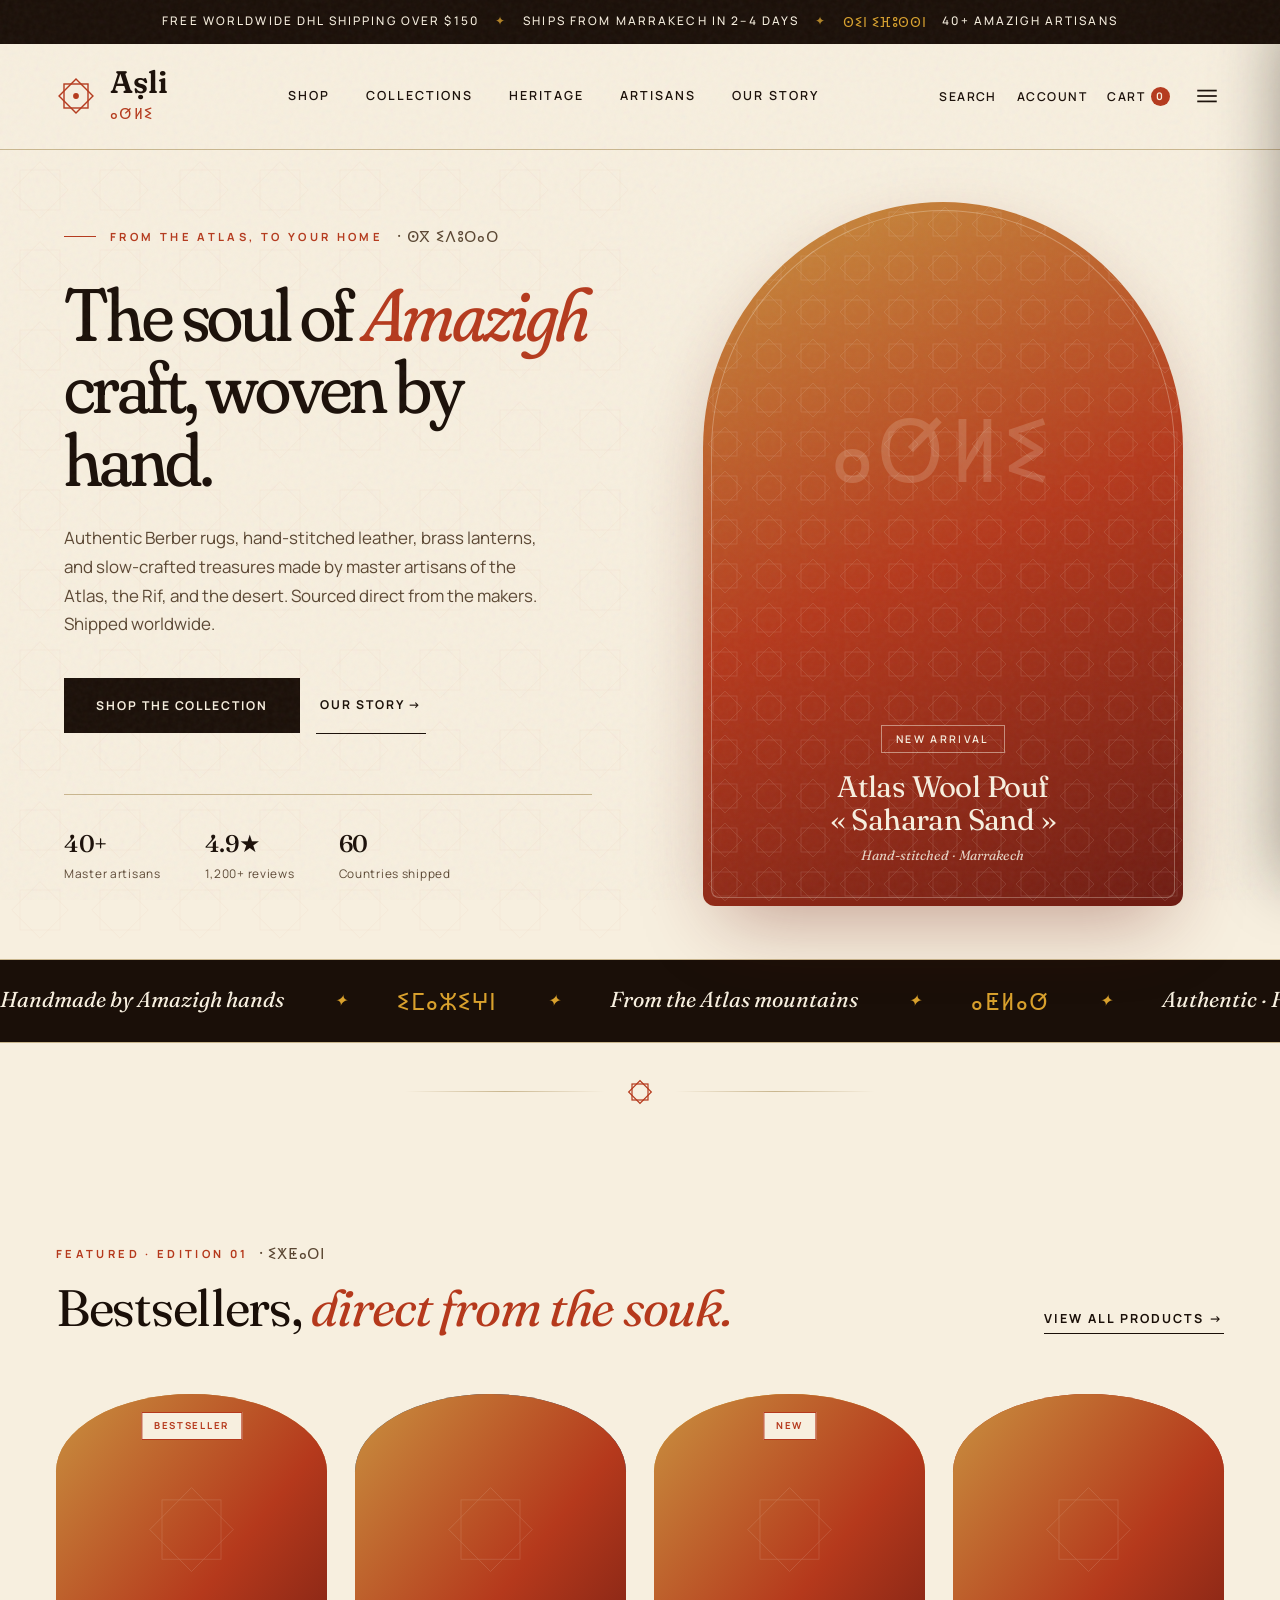
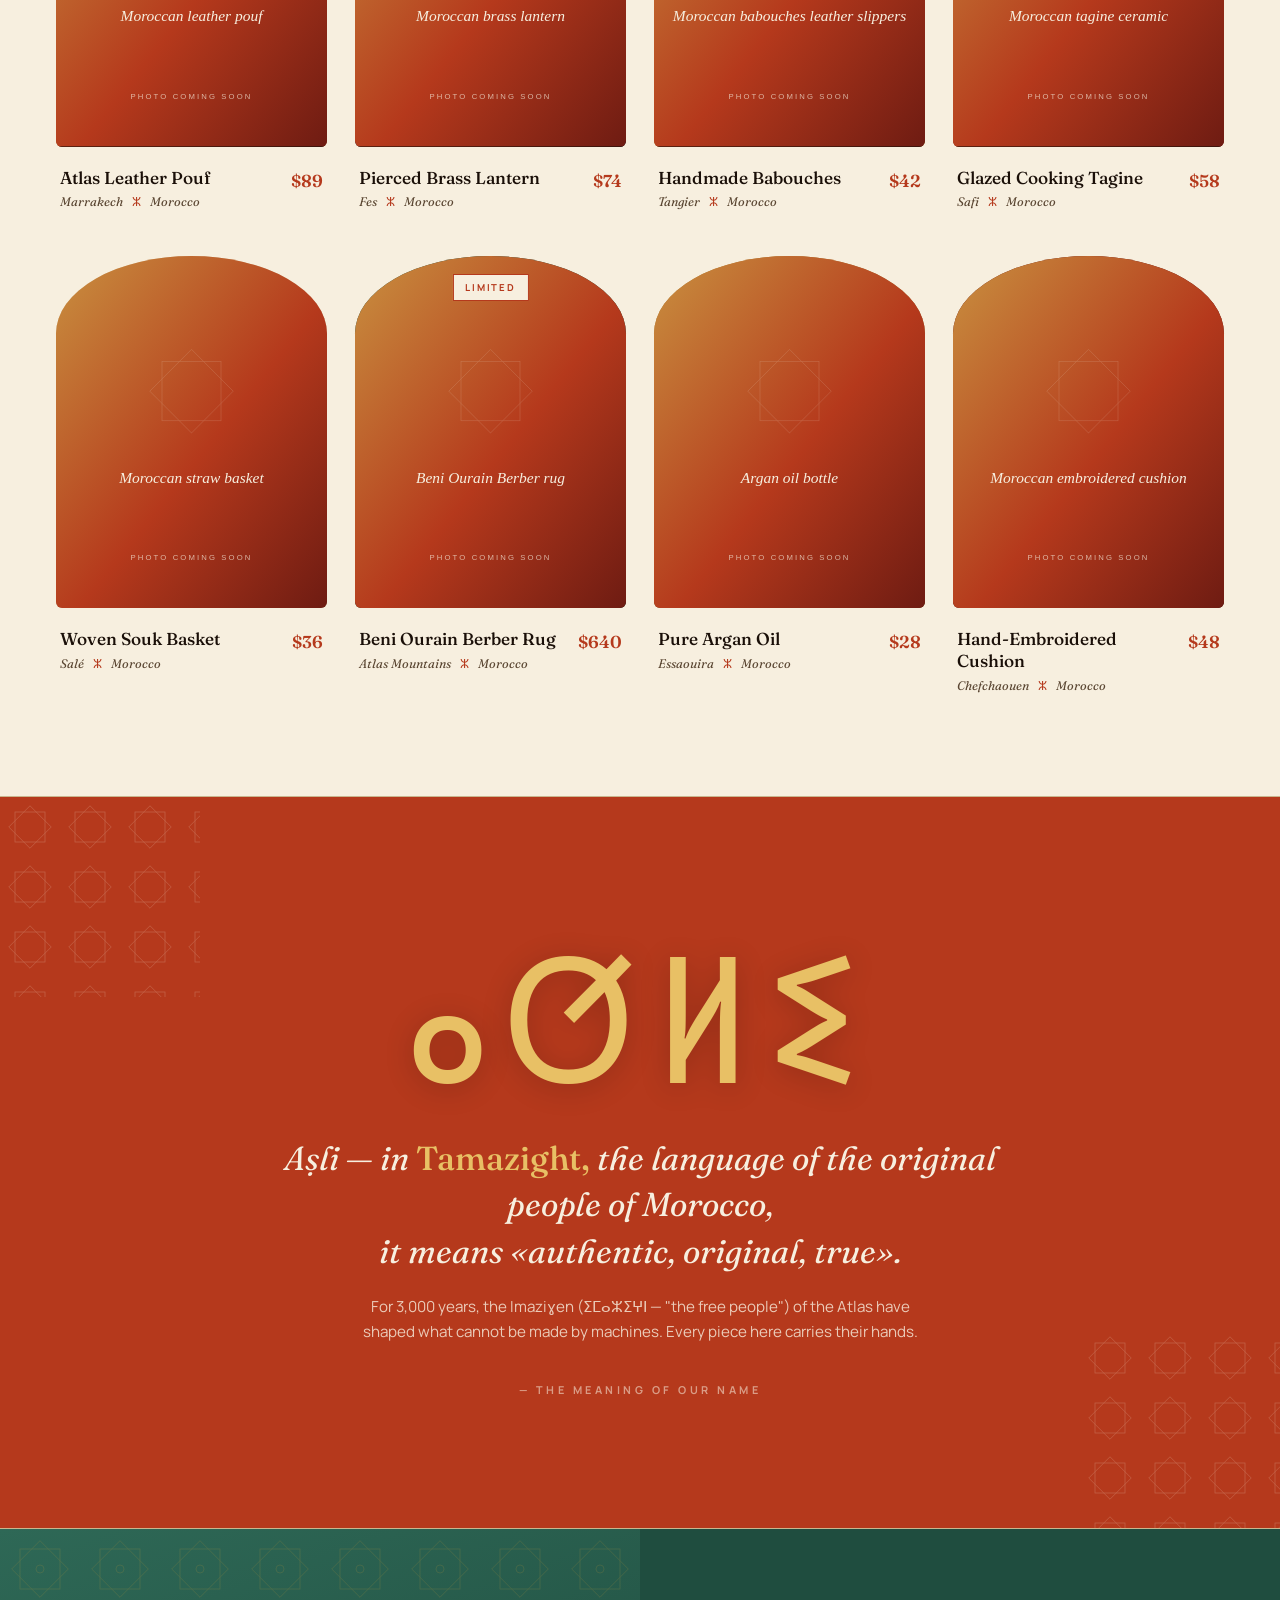
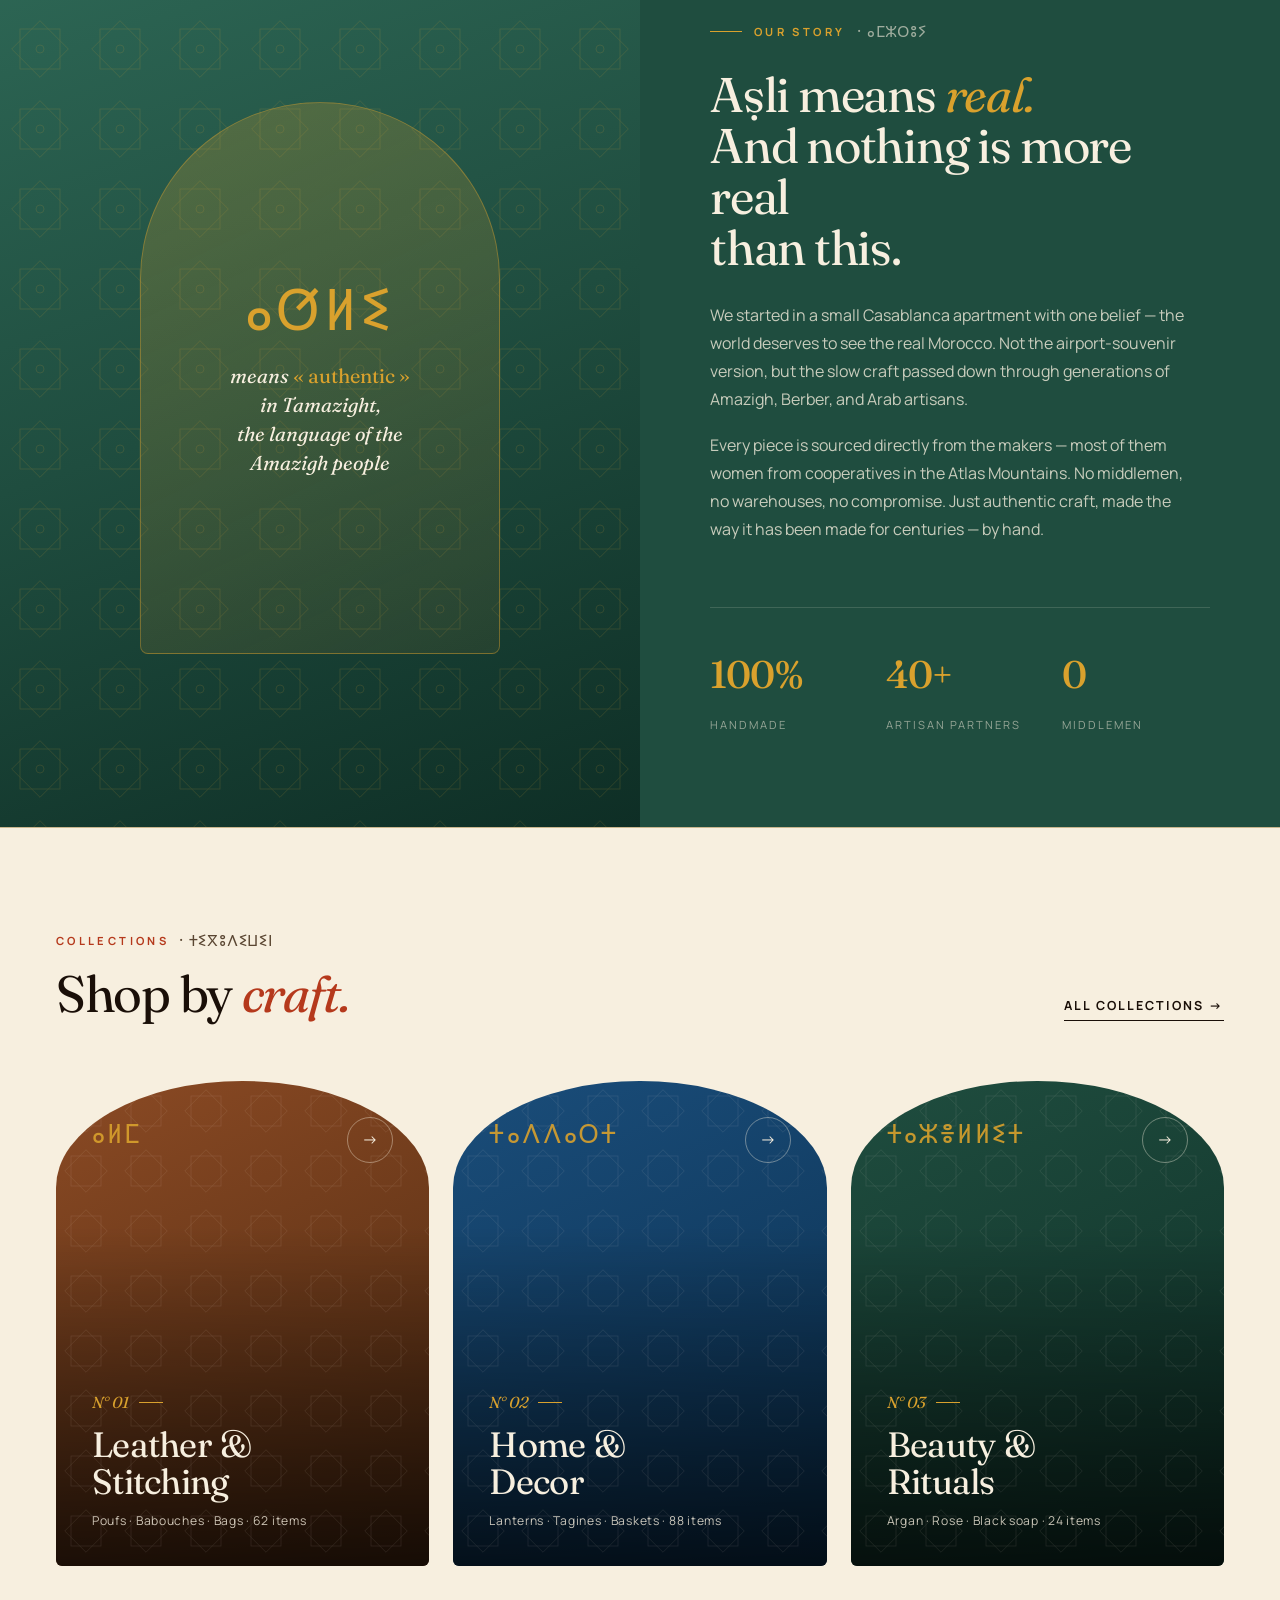
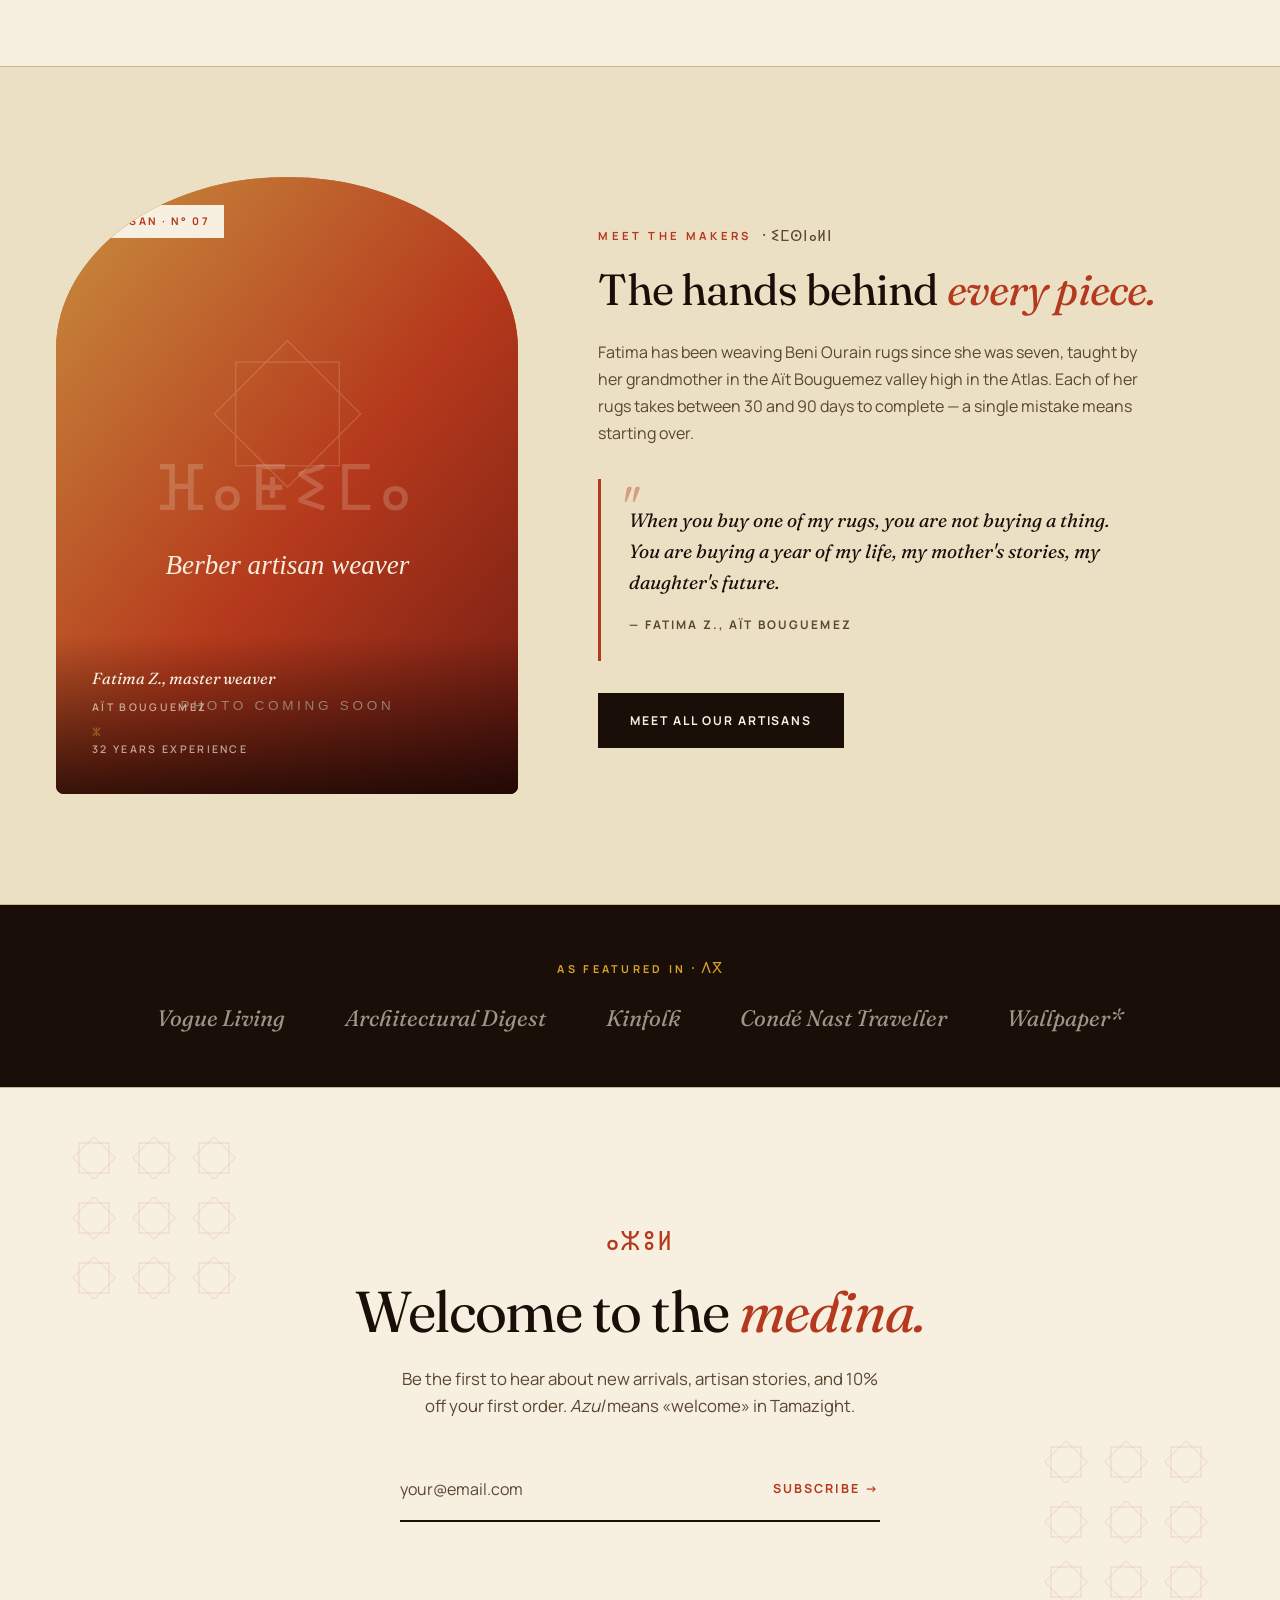
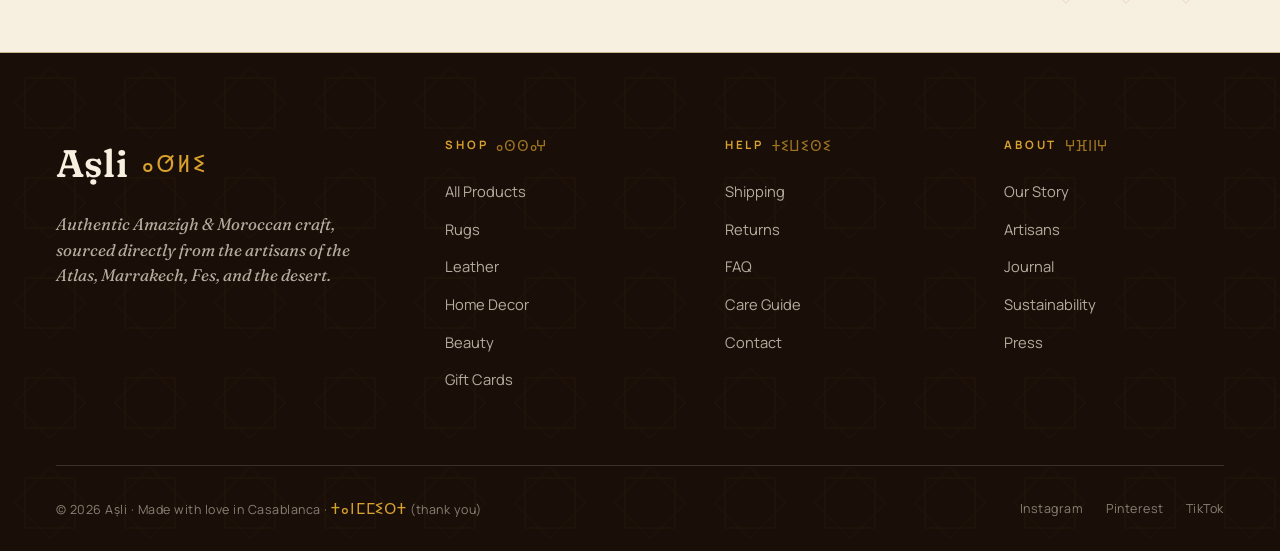
==== commit 1ddead4b: "Use real local product photos instead of random placeholder service - images load from images/<produ" ====
--- a/index.html
+++ b/index.html
@@ -1579,6 +1579,8 @@
   var prod = ASLI.products.filter(function (p) { return p.name === name; })[0];
   if (!prod) return;
   card.dataset.id = prod.id;
+  var ph = card.querySelector('.product-photo');
+  if (ph) ph.src = ASLI.productImg(prod); // use real photo at images/<id>.jpg (branded tile until added)
   if (card.tagName === 'A') {
     card.setAttribute('href', 'product-page.html?id=' + prod.id);
   } else {
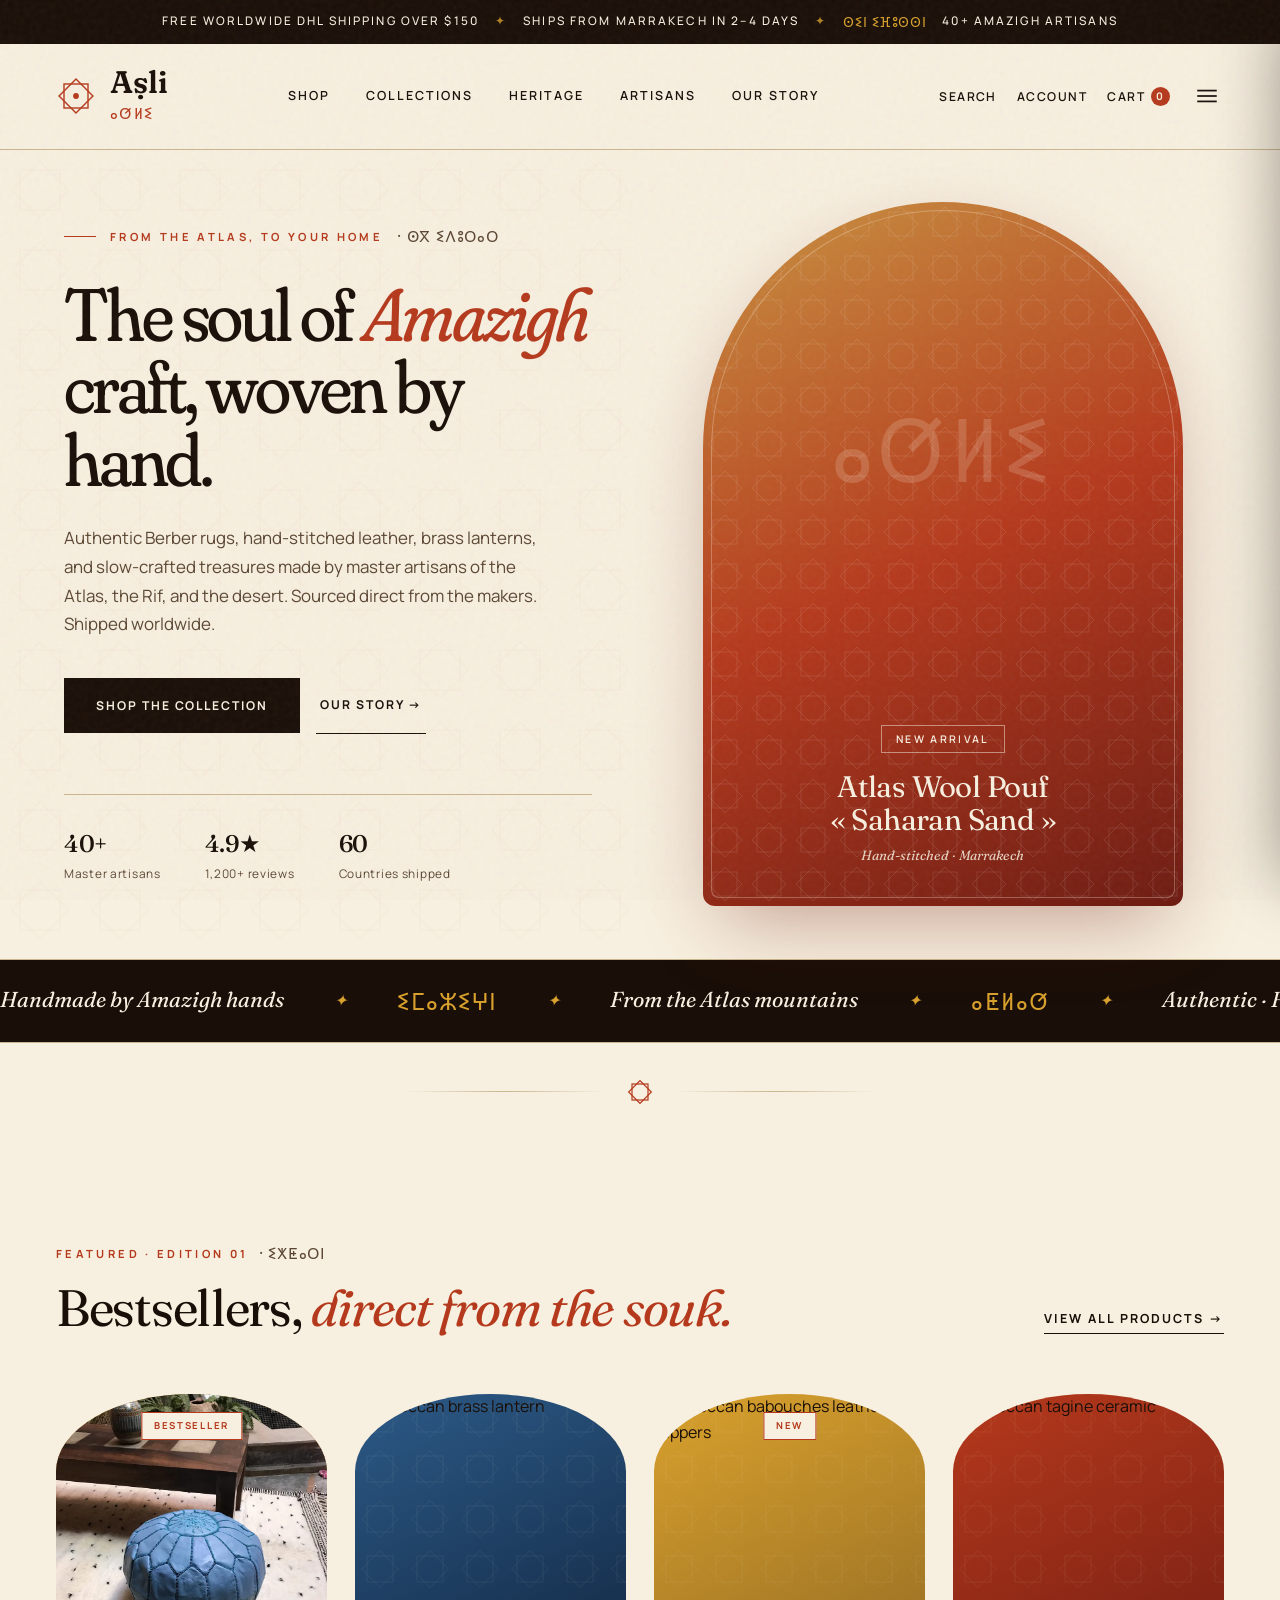
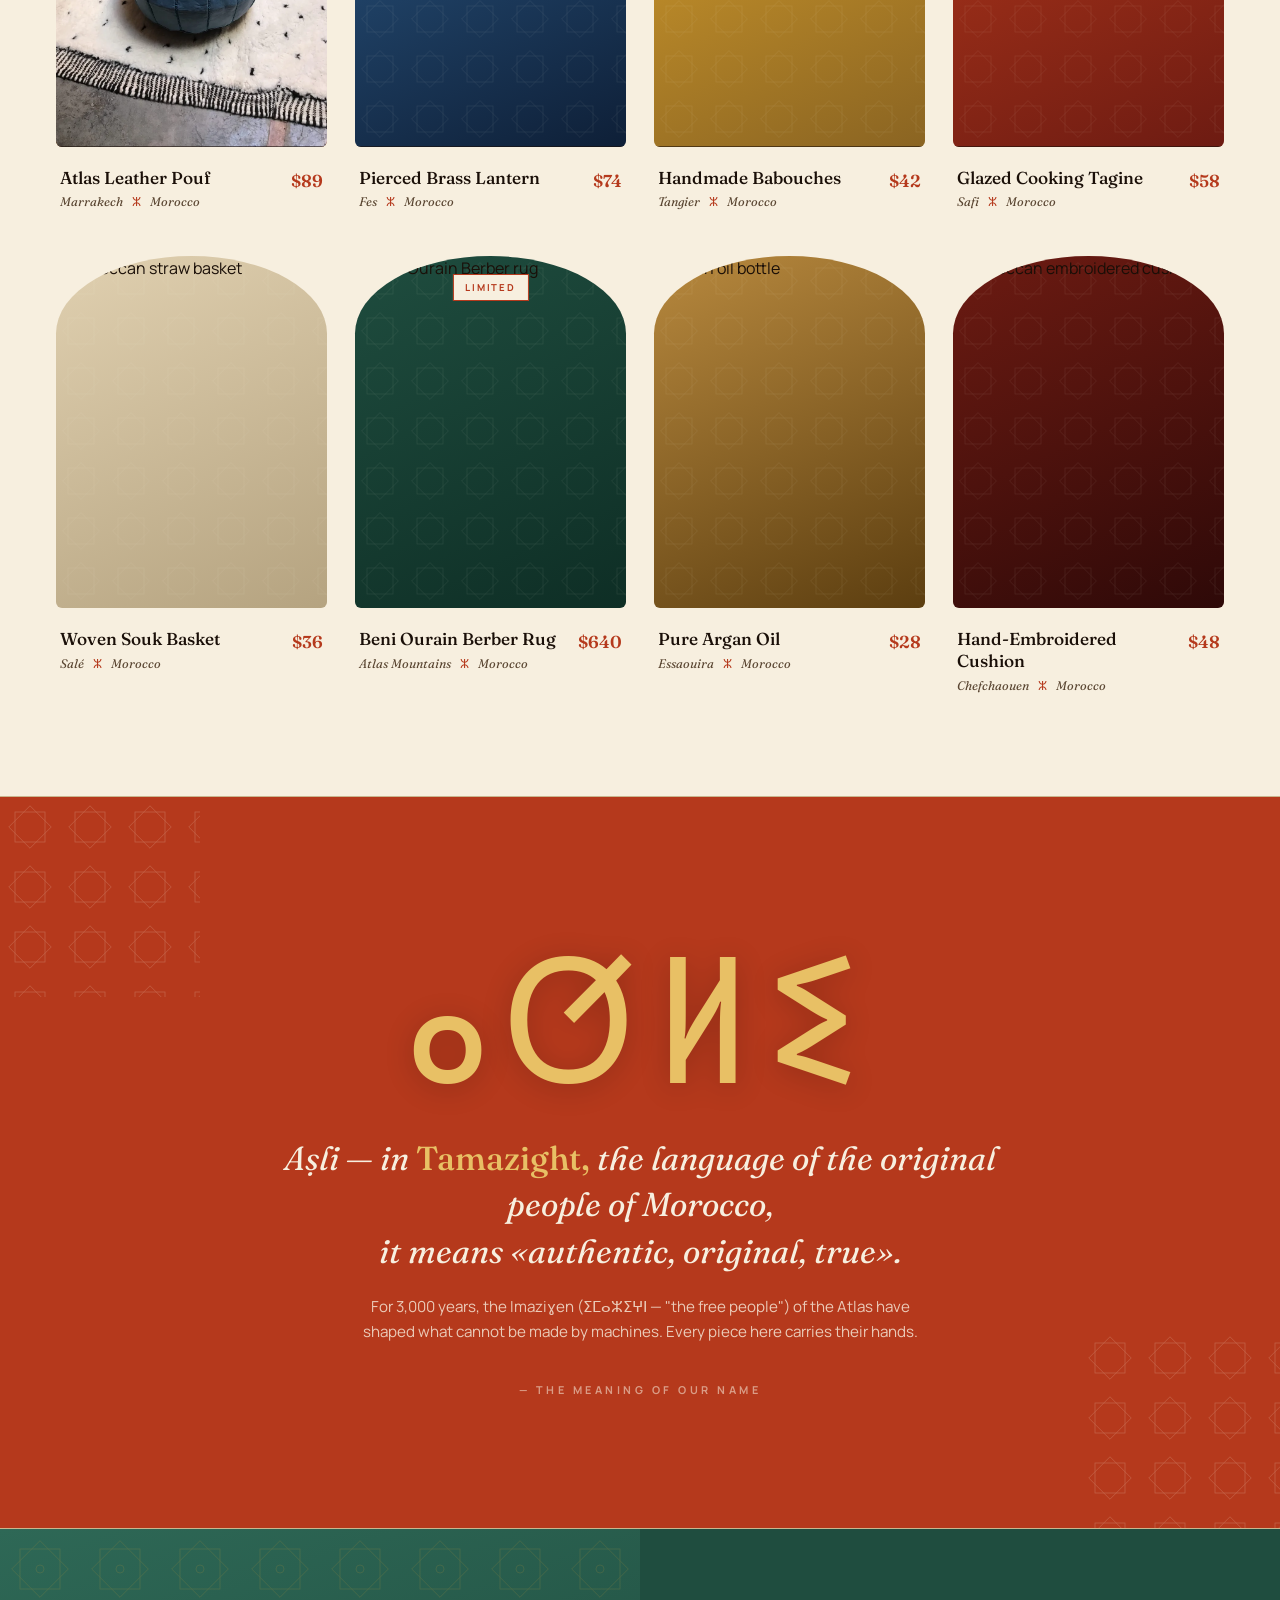
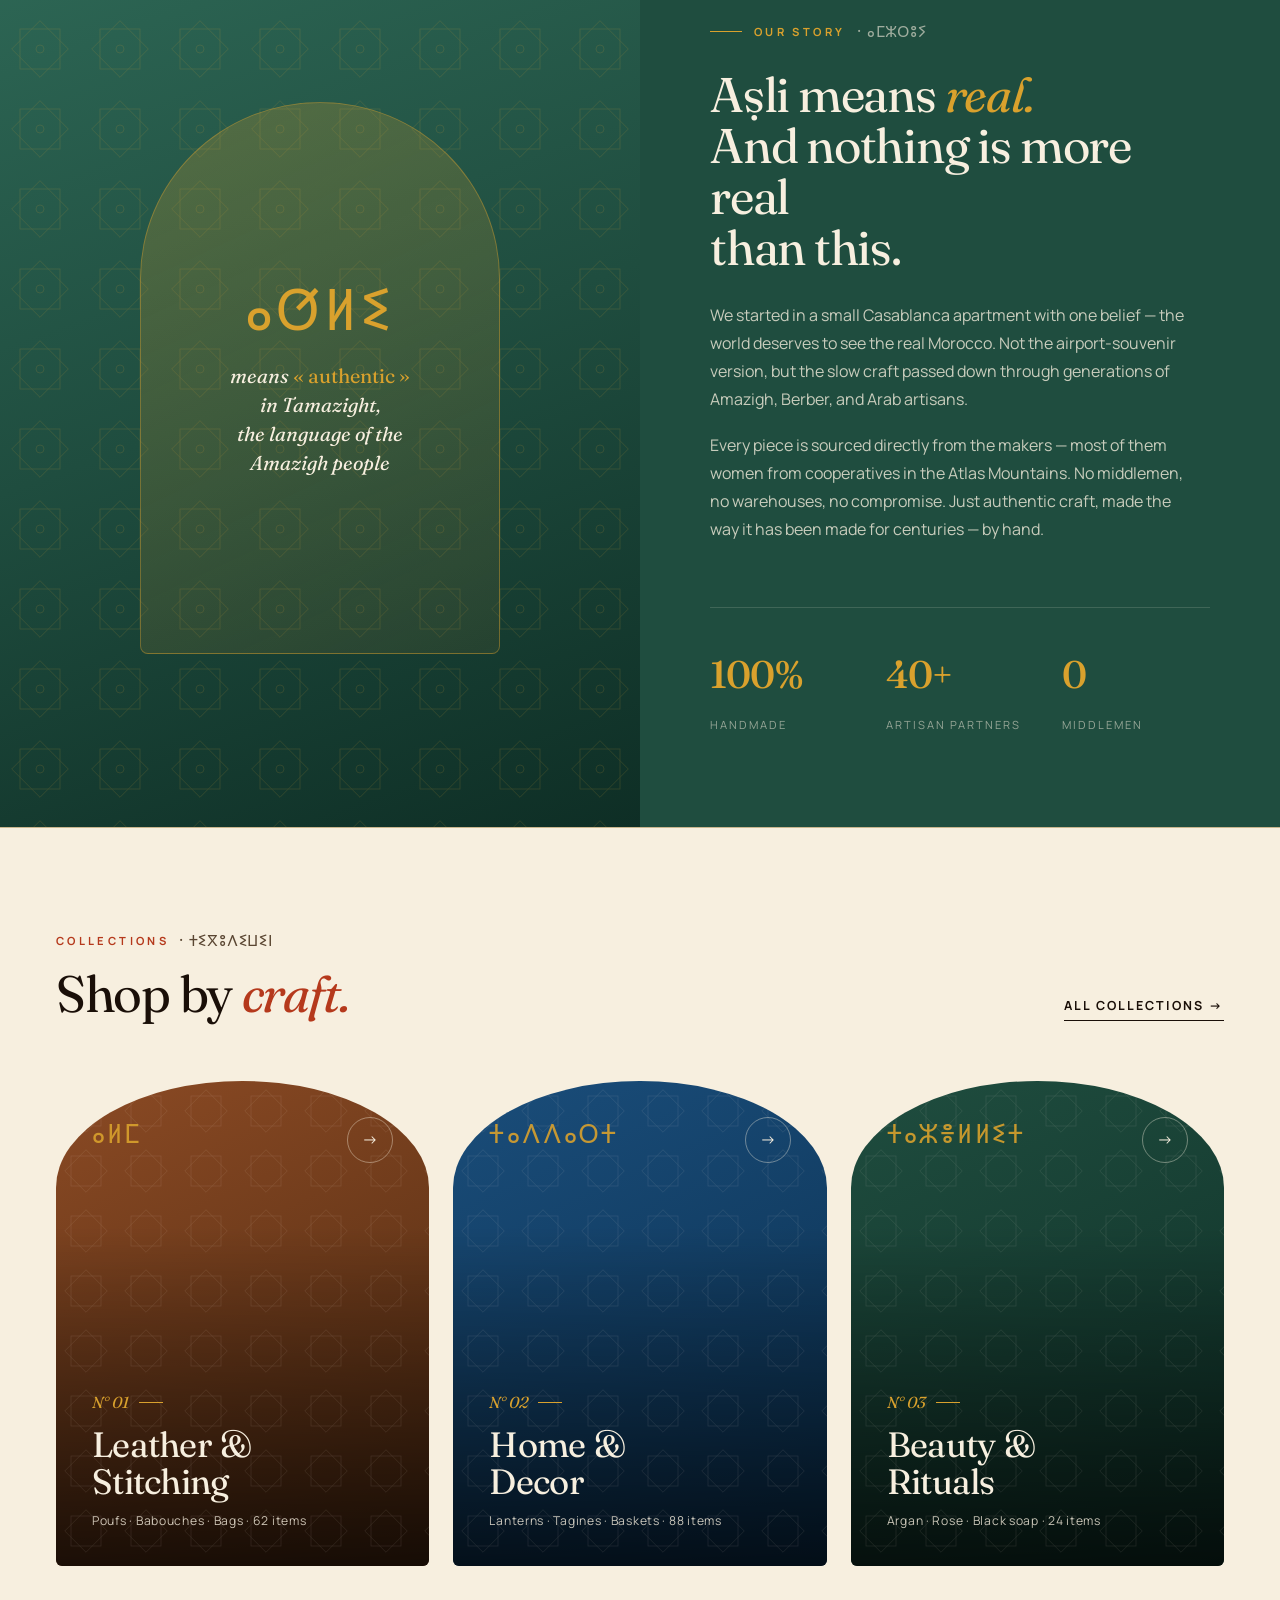
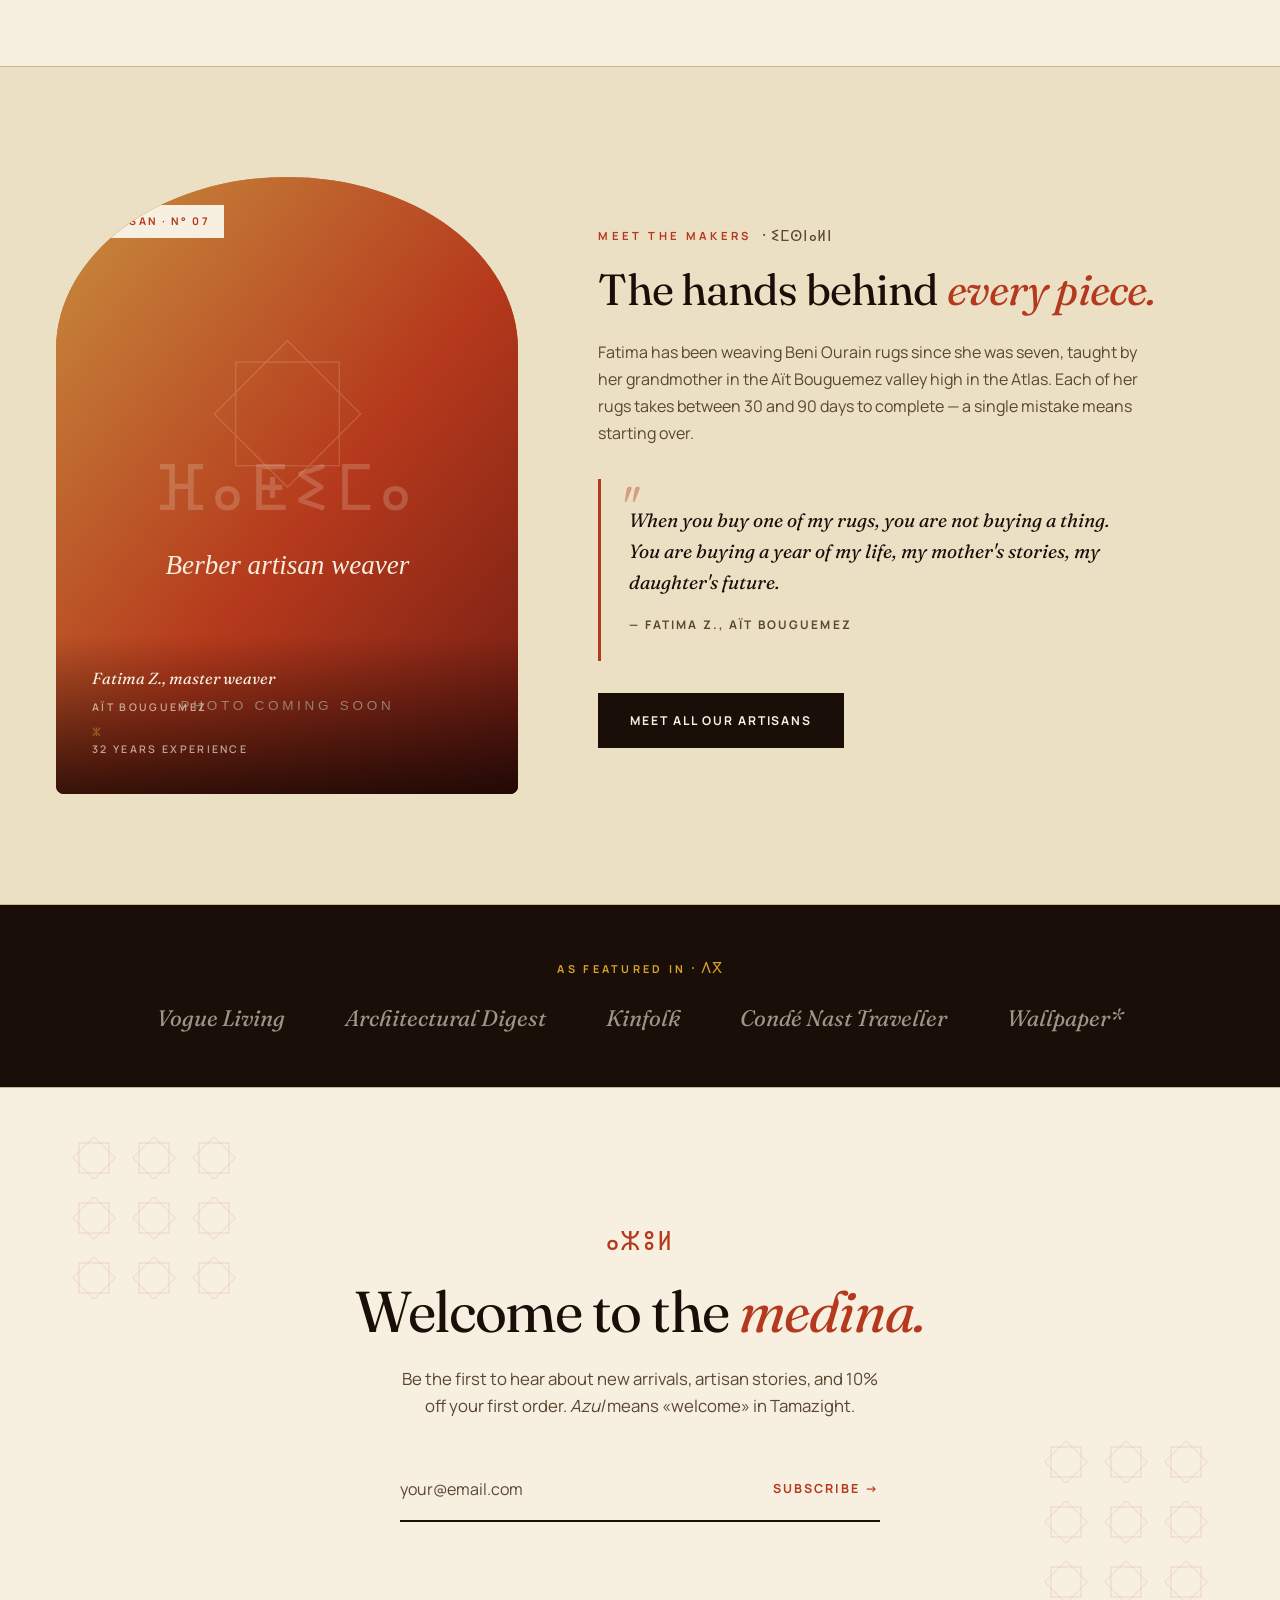
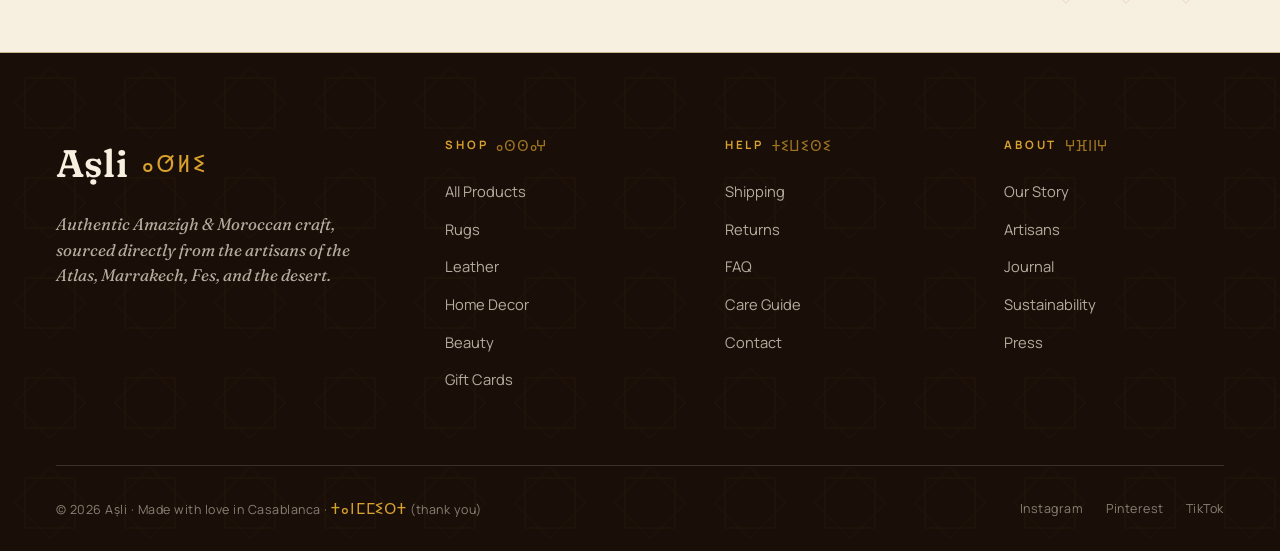
==== commit 6bc4e8d3: "Fix Atlas Leather Pouf photo link + show product photos on the homepage - repoint pouf image to the " ====
--- a/index.html
+++ b/index.html
@@ -1597,6 +1597,15 @@
   el.classList.add('fade-up');
 });
 if (window.ASLI && ASLI.observeReveal) ASLI.observeReveal();
+
+// When the CMS catalogue loads, refresh the featured product photos.
+document.addEventListener('asli:products', function () {
+  document.querySelectorAll('.product[data-id]').forEach(function (card) {
+    var prod = ASLI.getProduct(card.dataset.id);
+    var ph = card.querySelector('.product-photo');
+    if (prod && ph) ph.src = ASLI.productImg(prod);
+  });
+});
 </script>
 
 </body>
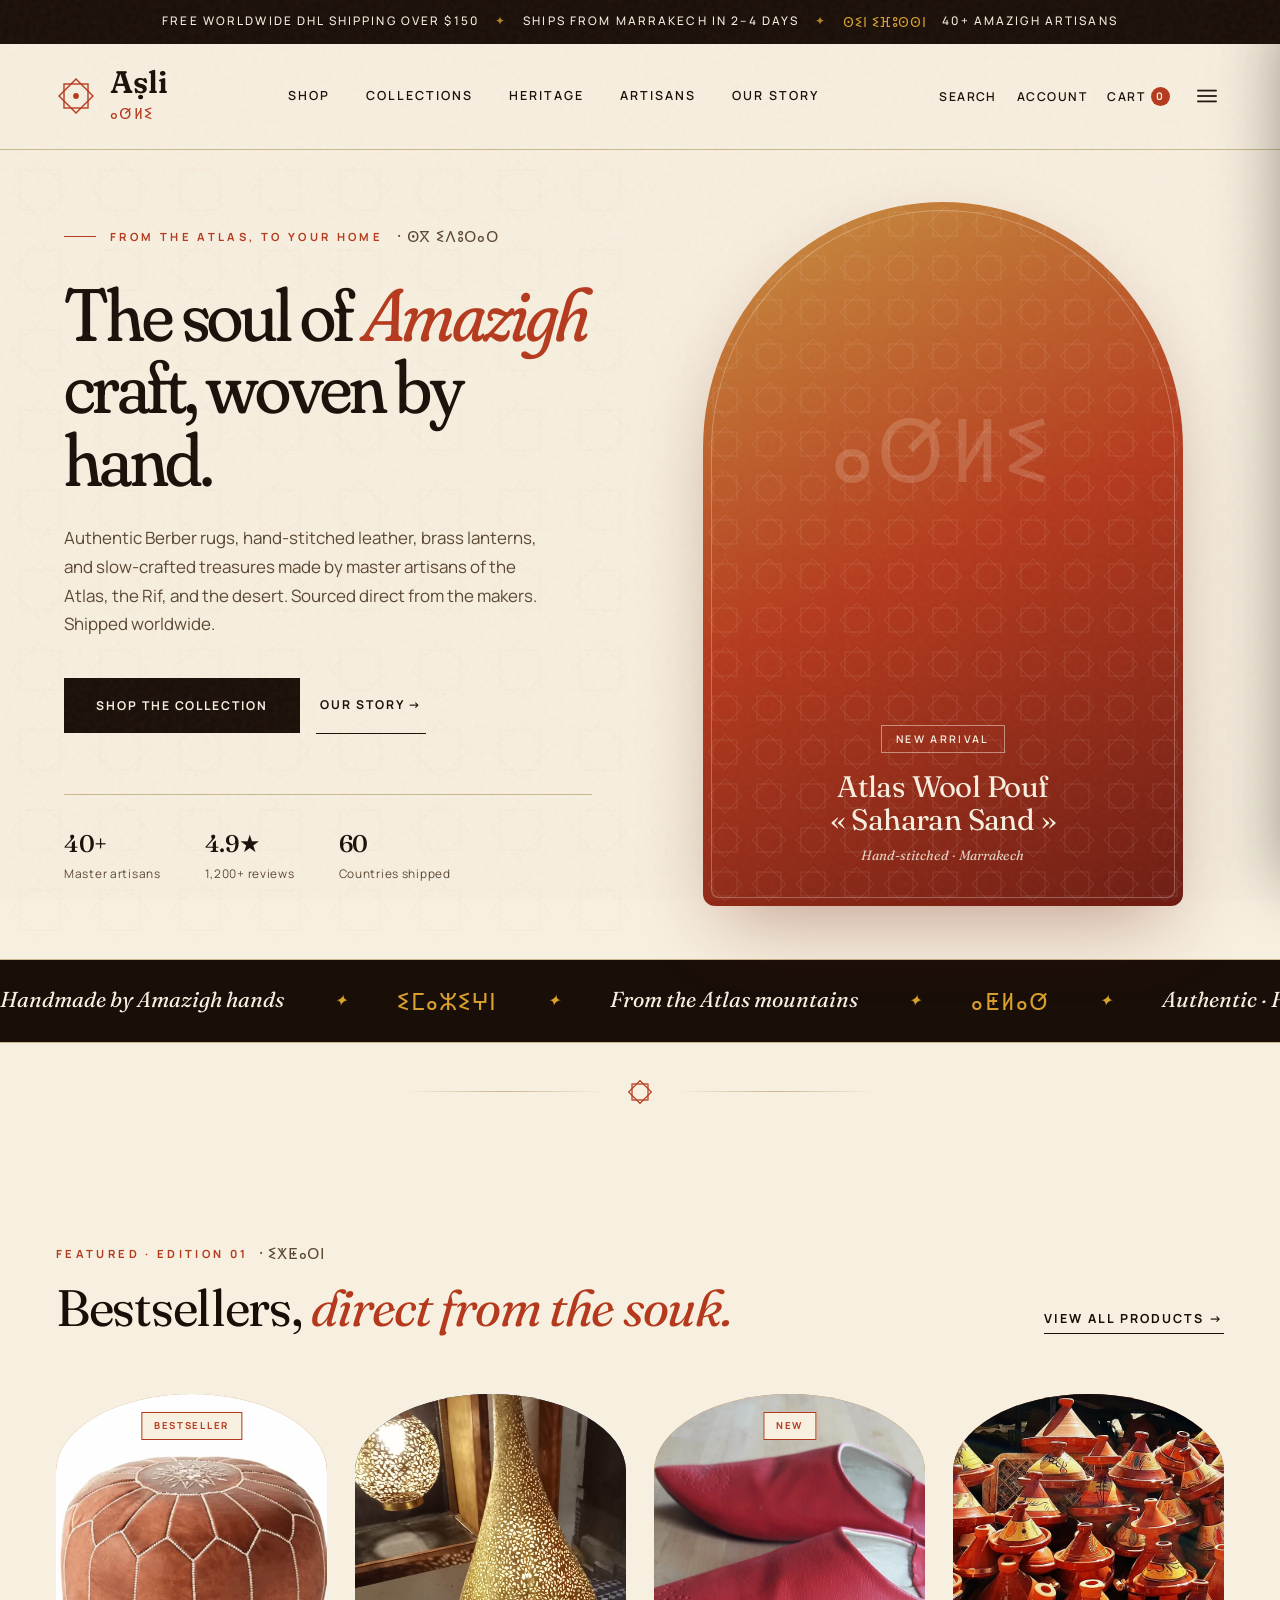
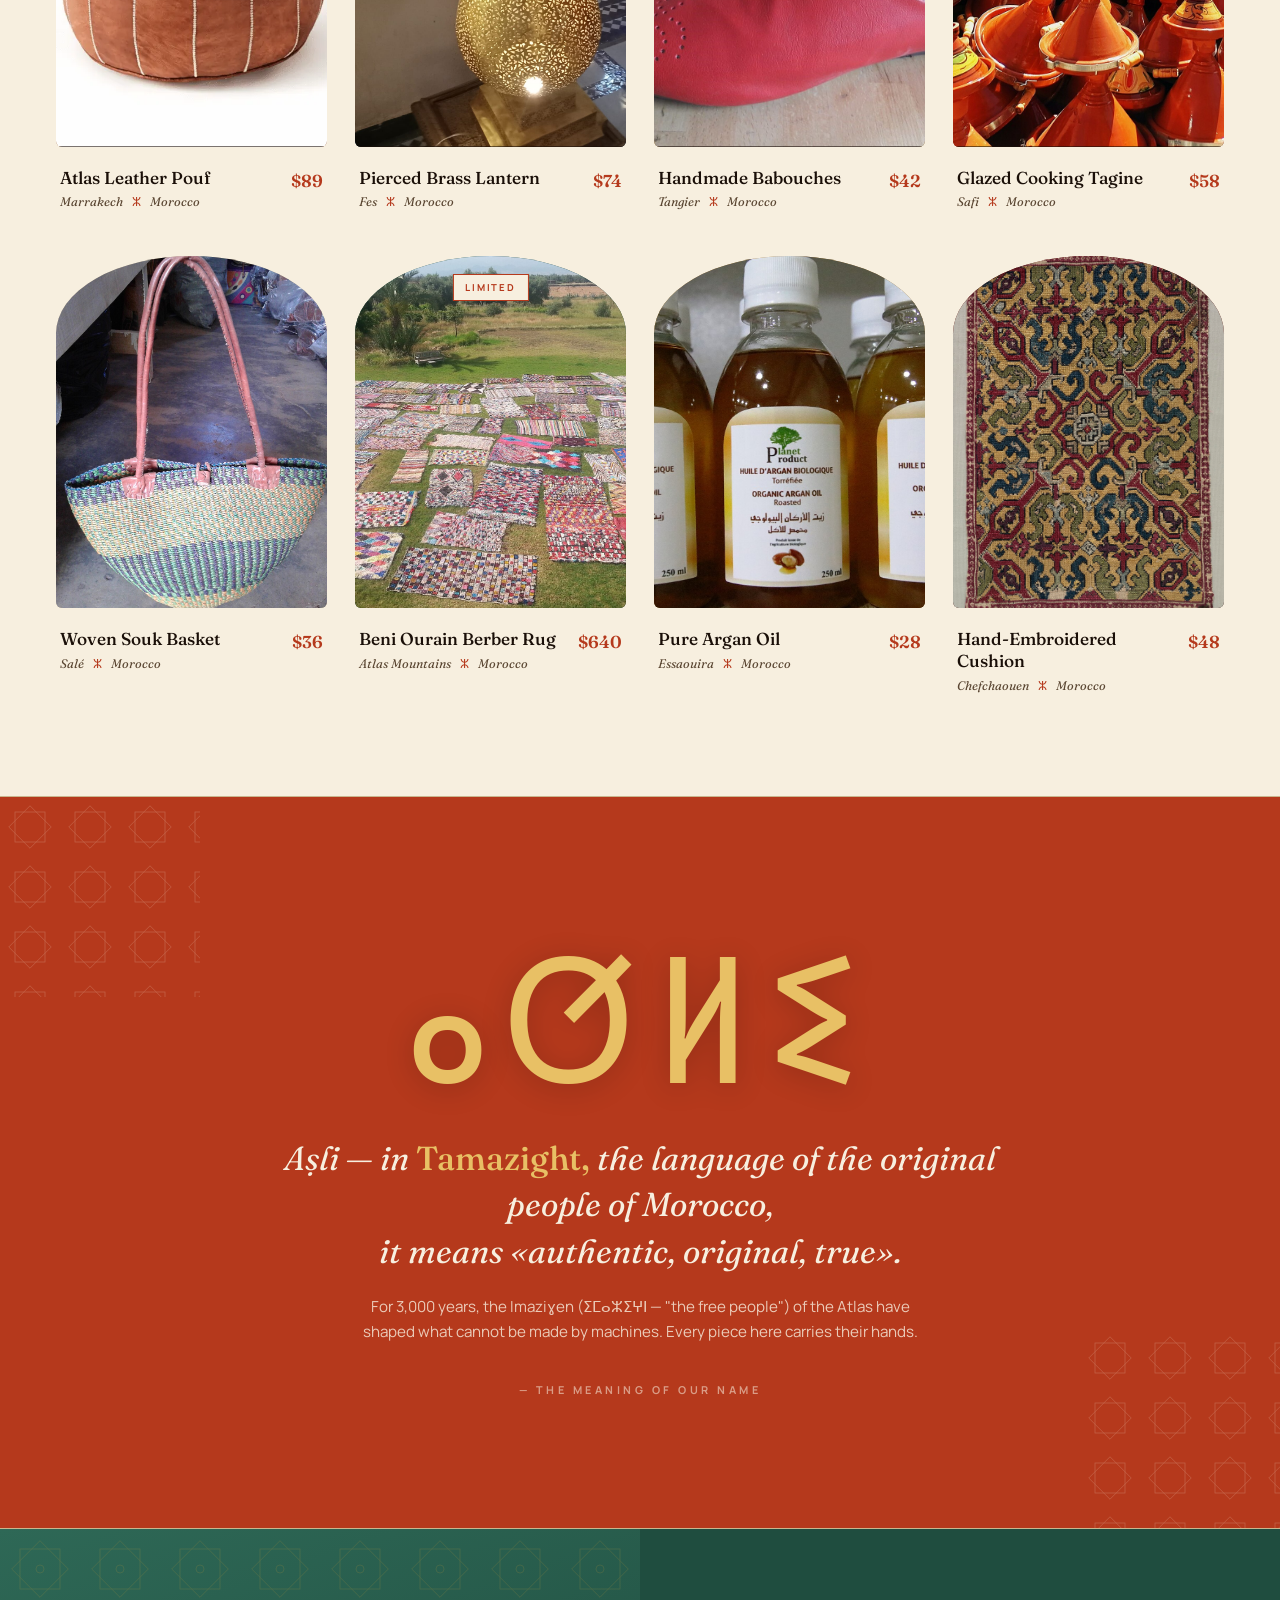
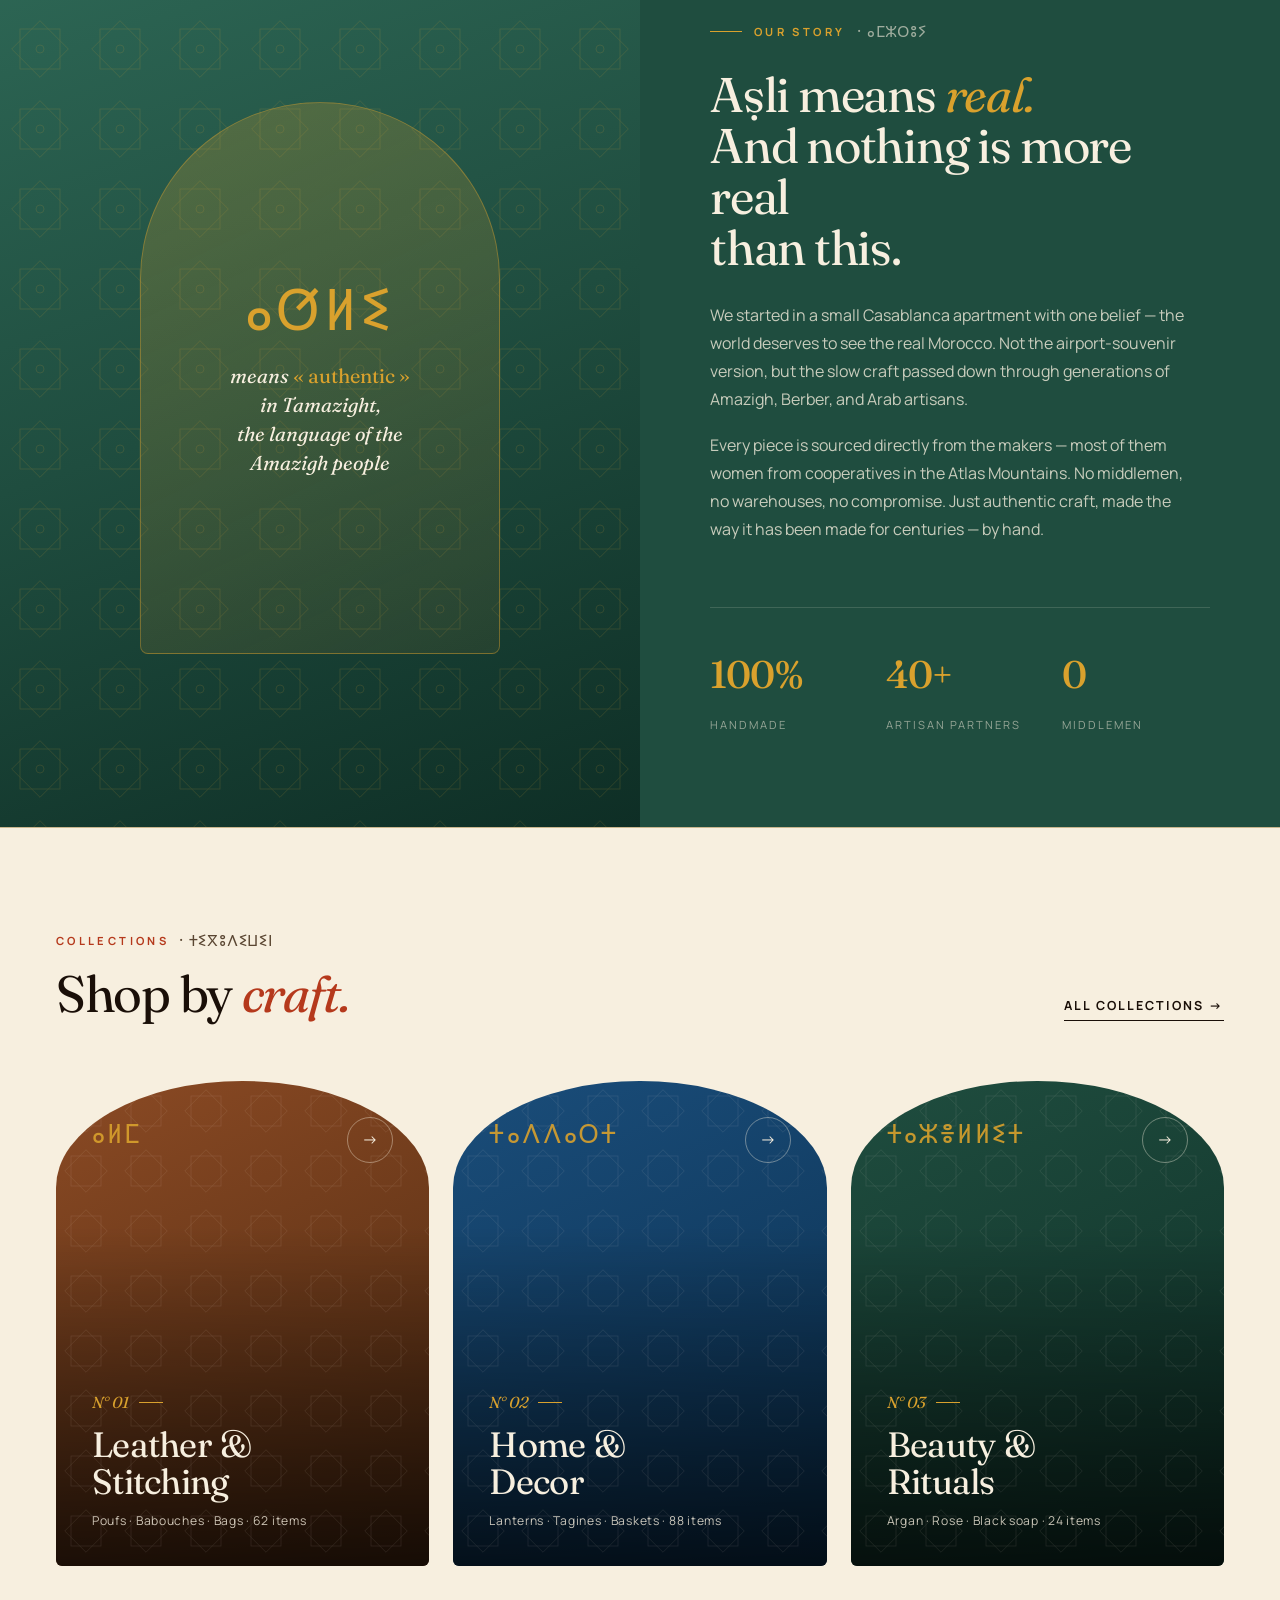
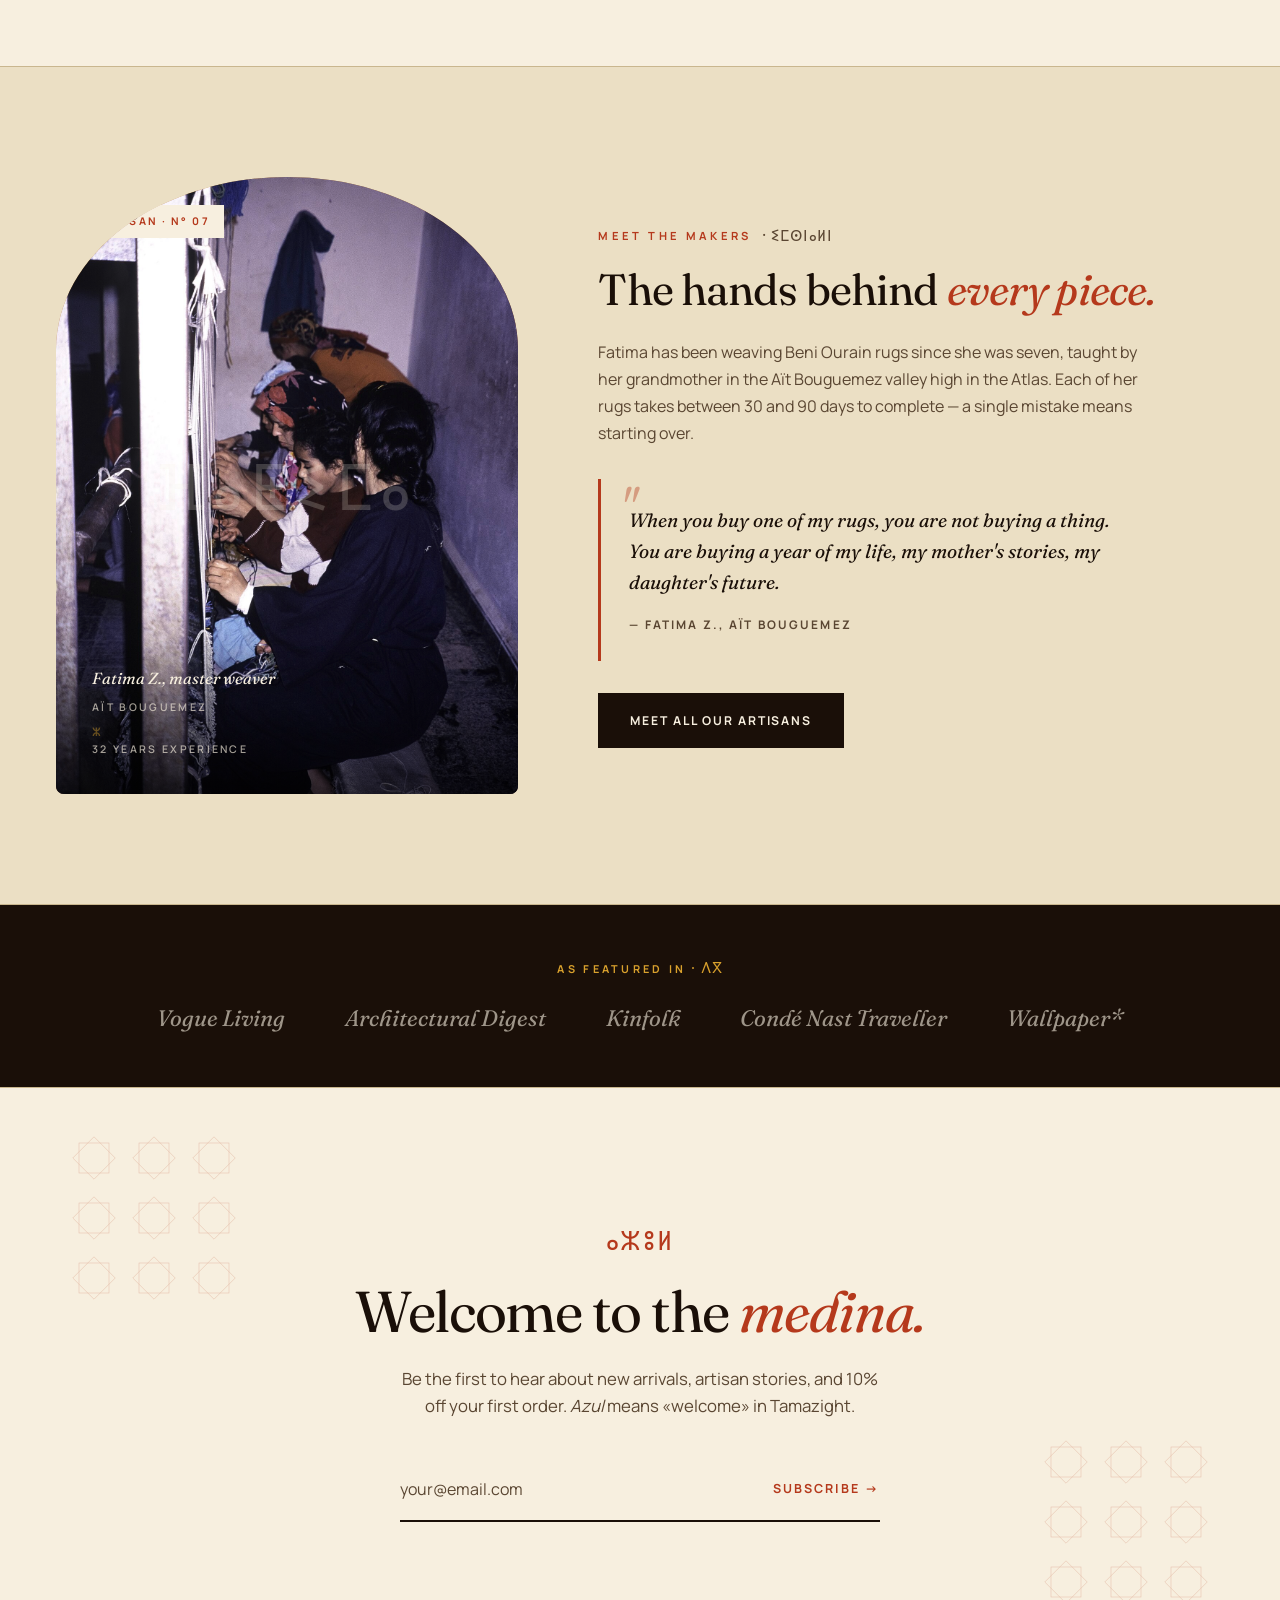
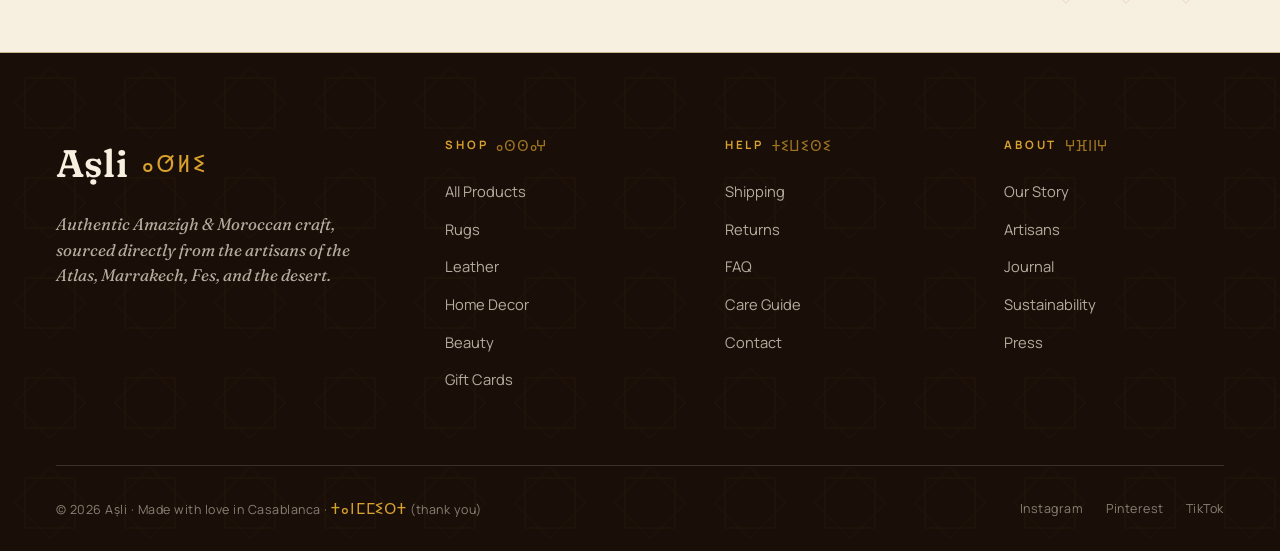
==== commit 29987b93: "Fill remaining 'photo coming soon' tiles: regions + artisans - heritage.html: real Atlas / Rif (Chef" ====
--- a/index.html
+++ b/index.html
@@ -1468,7 +1468,7 @@
 <!-- === ARTISAN === -->
 <section class="artisan" id="artisans">
   <div class="artisan-visual">
-    <img class="product-photo" src="https://loremflickr.com/640/800/moroccan,berber,woman,weaver,artisan?lock=99" alt="Berber artisan weaver" loading="lazy" style="z-index:0;">
+    <img class="product-photo" src="images/artisan-weaver.jpg" alt="Berber artisan weaver" loading="lazy" style="z-index:0;">
     <span class="artisan-tag">Artisan · N° 07</span>
     <div class="artisan-tifinagh" style="z-index:2;">ⴼⴰⵟⵉⵎⴰ</div>
     <div class="artisan-caption" style="background:linear-gradient(transparent, rgba(0,0,0,0.7));padding:30px 36px 36px;left:0;right:0;bottom:0;">
@@ -1568,7 +1568,7 @@
   </div>
 </footer>
 
-<script src="js/asli.js"></script>
+<script src="js/asli.js?v=20260610a"></script>
 <script>
 // Link each static product card to its dynamic product page; quick-add is
 // handled globally by js/asli.js via the data-id we assign here.
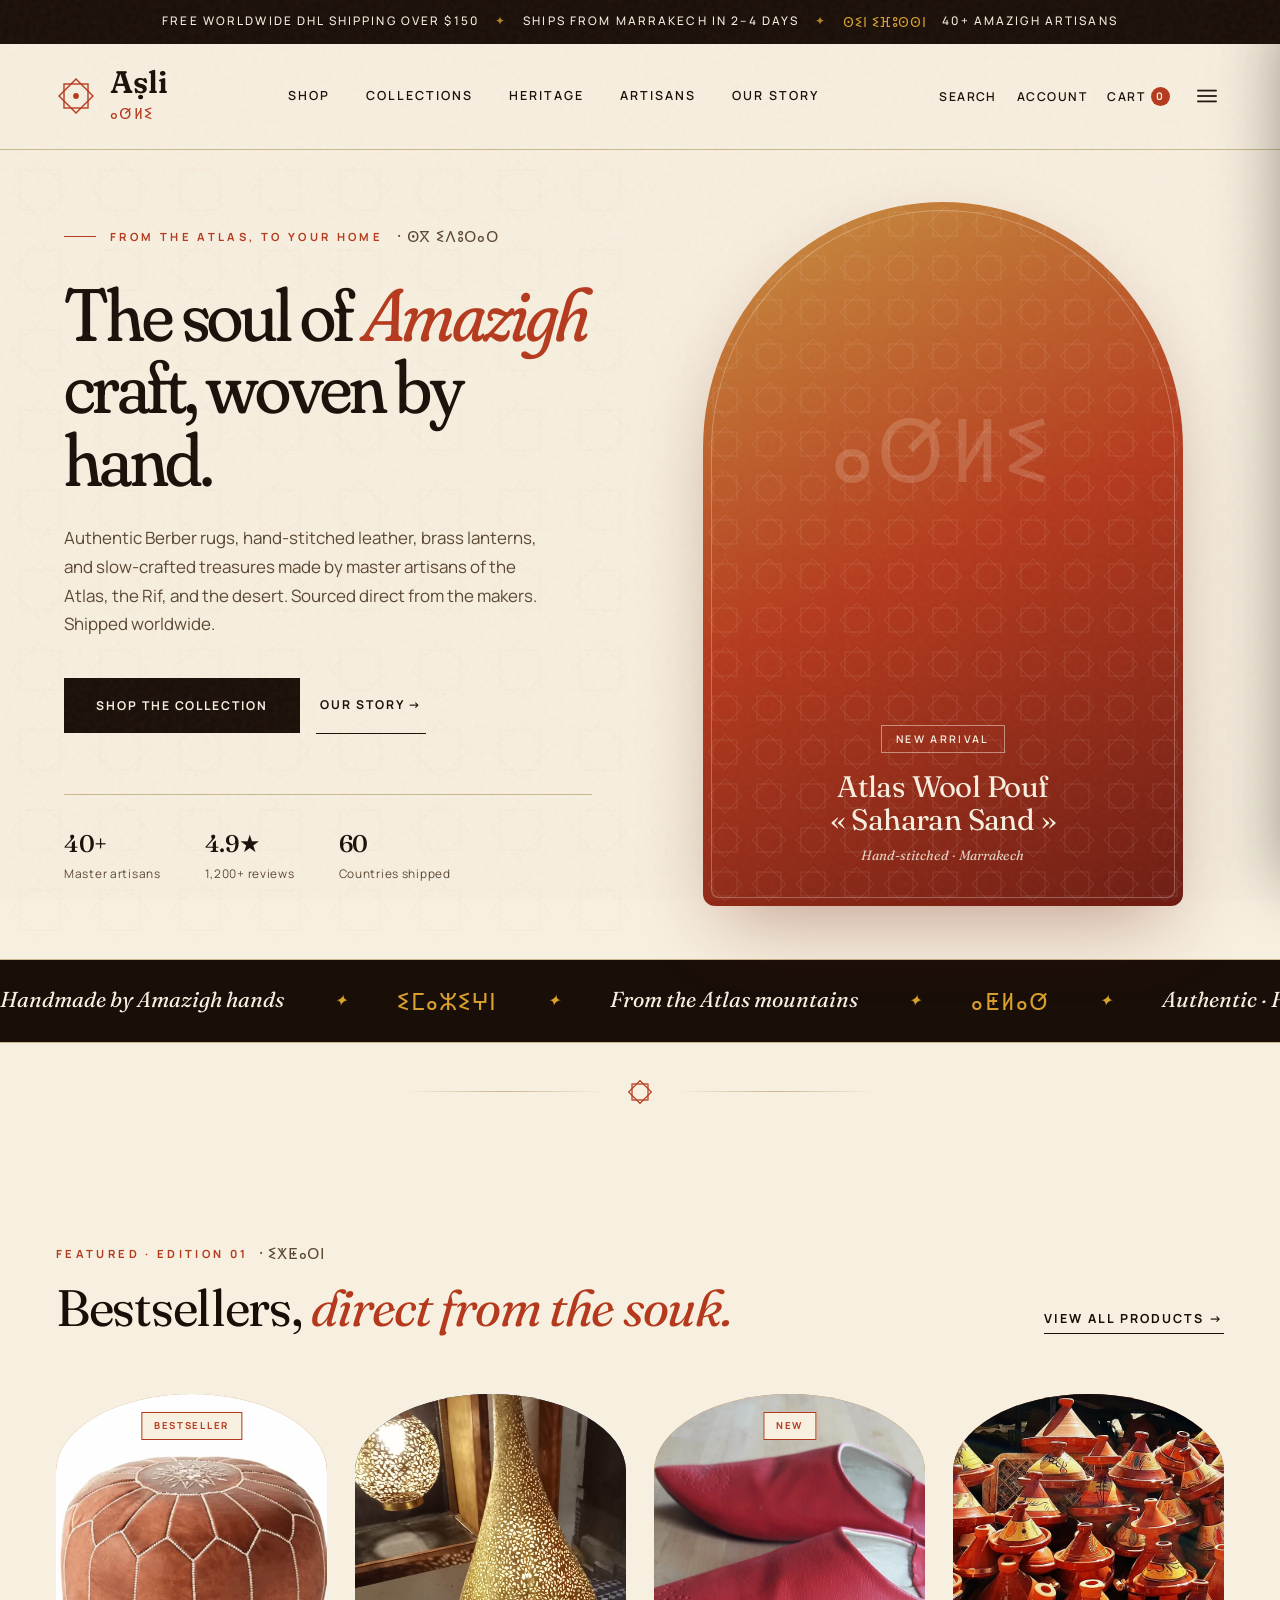
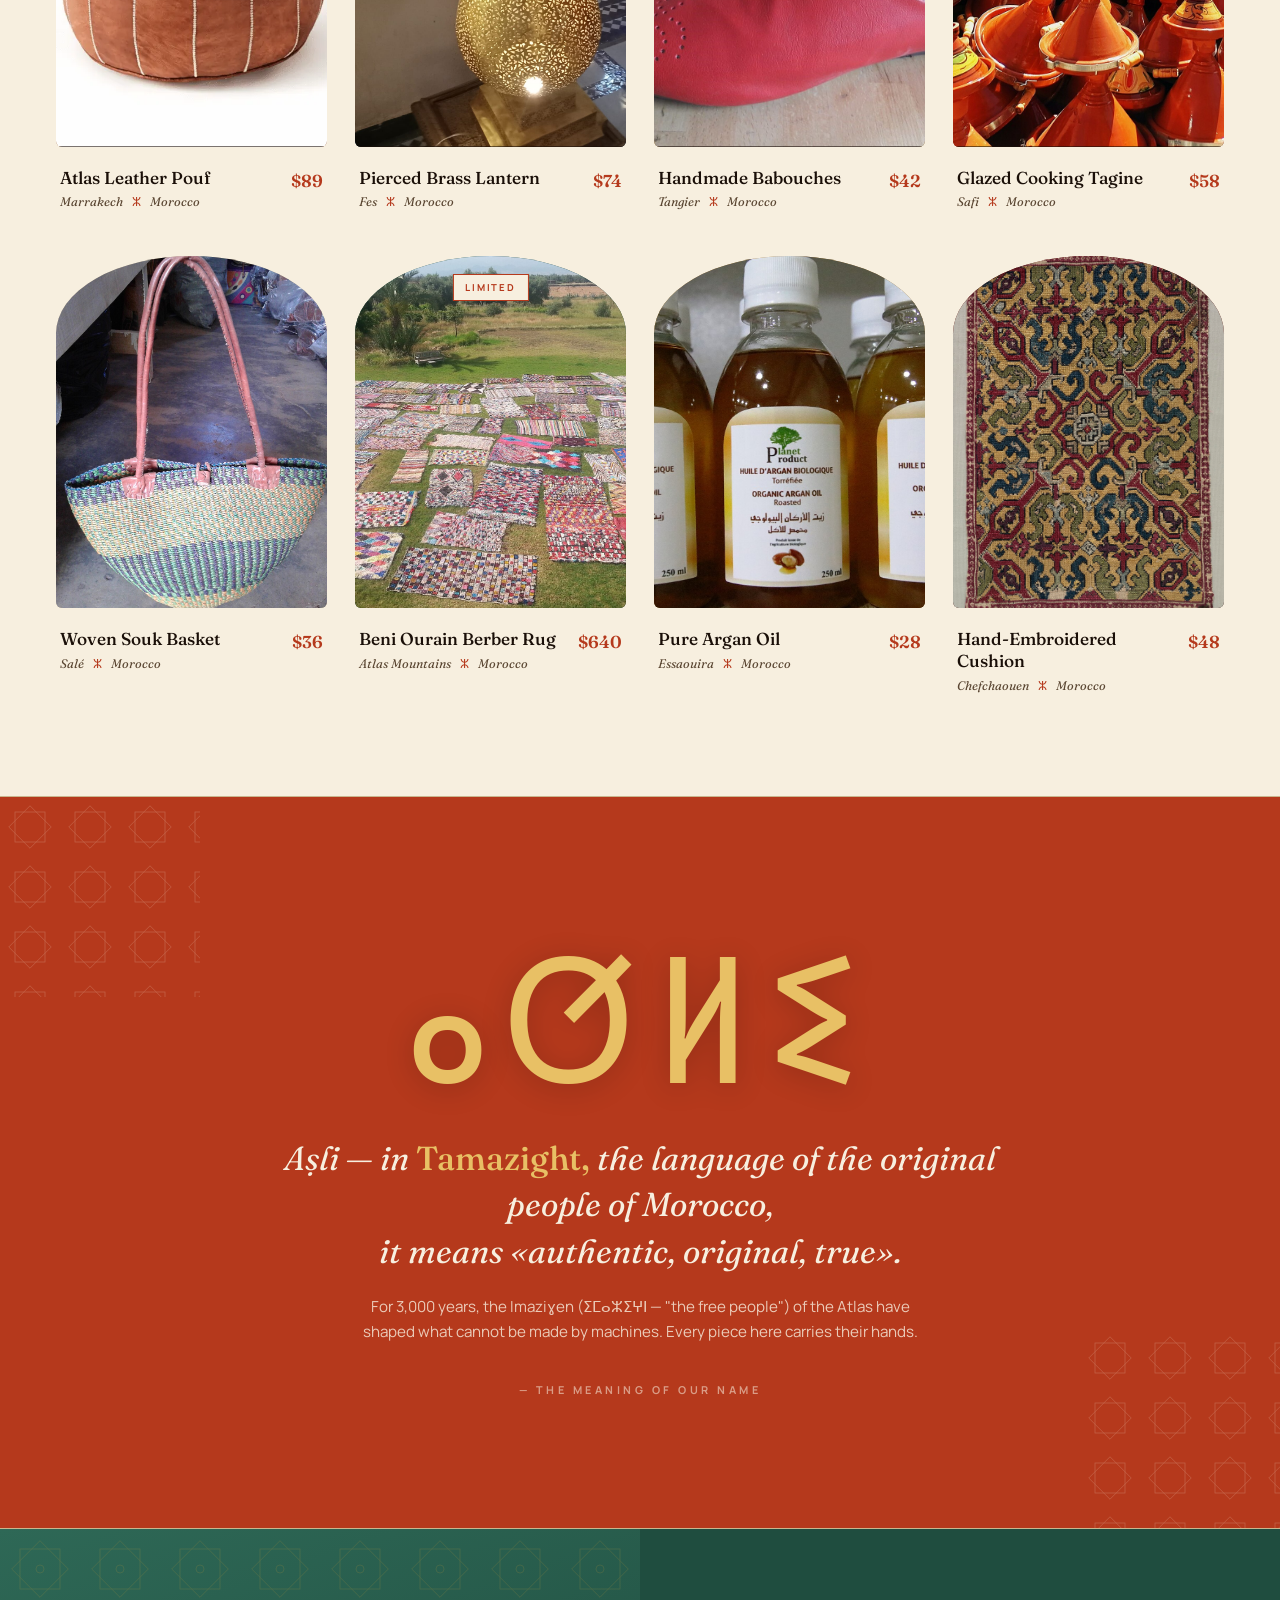
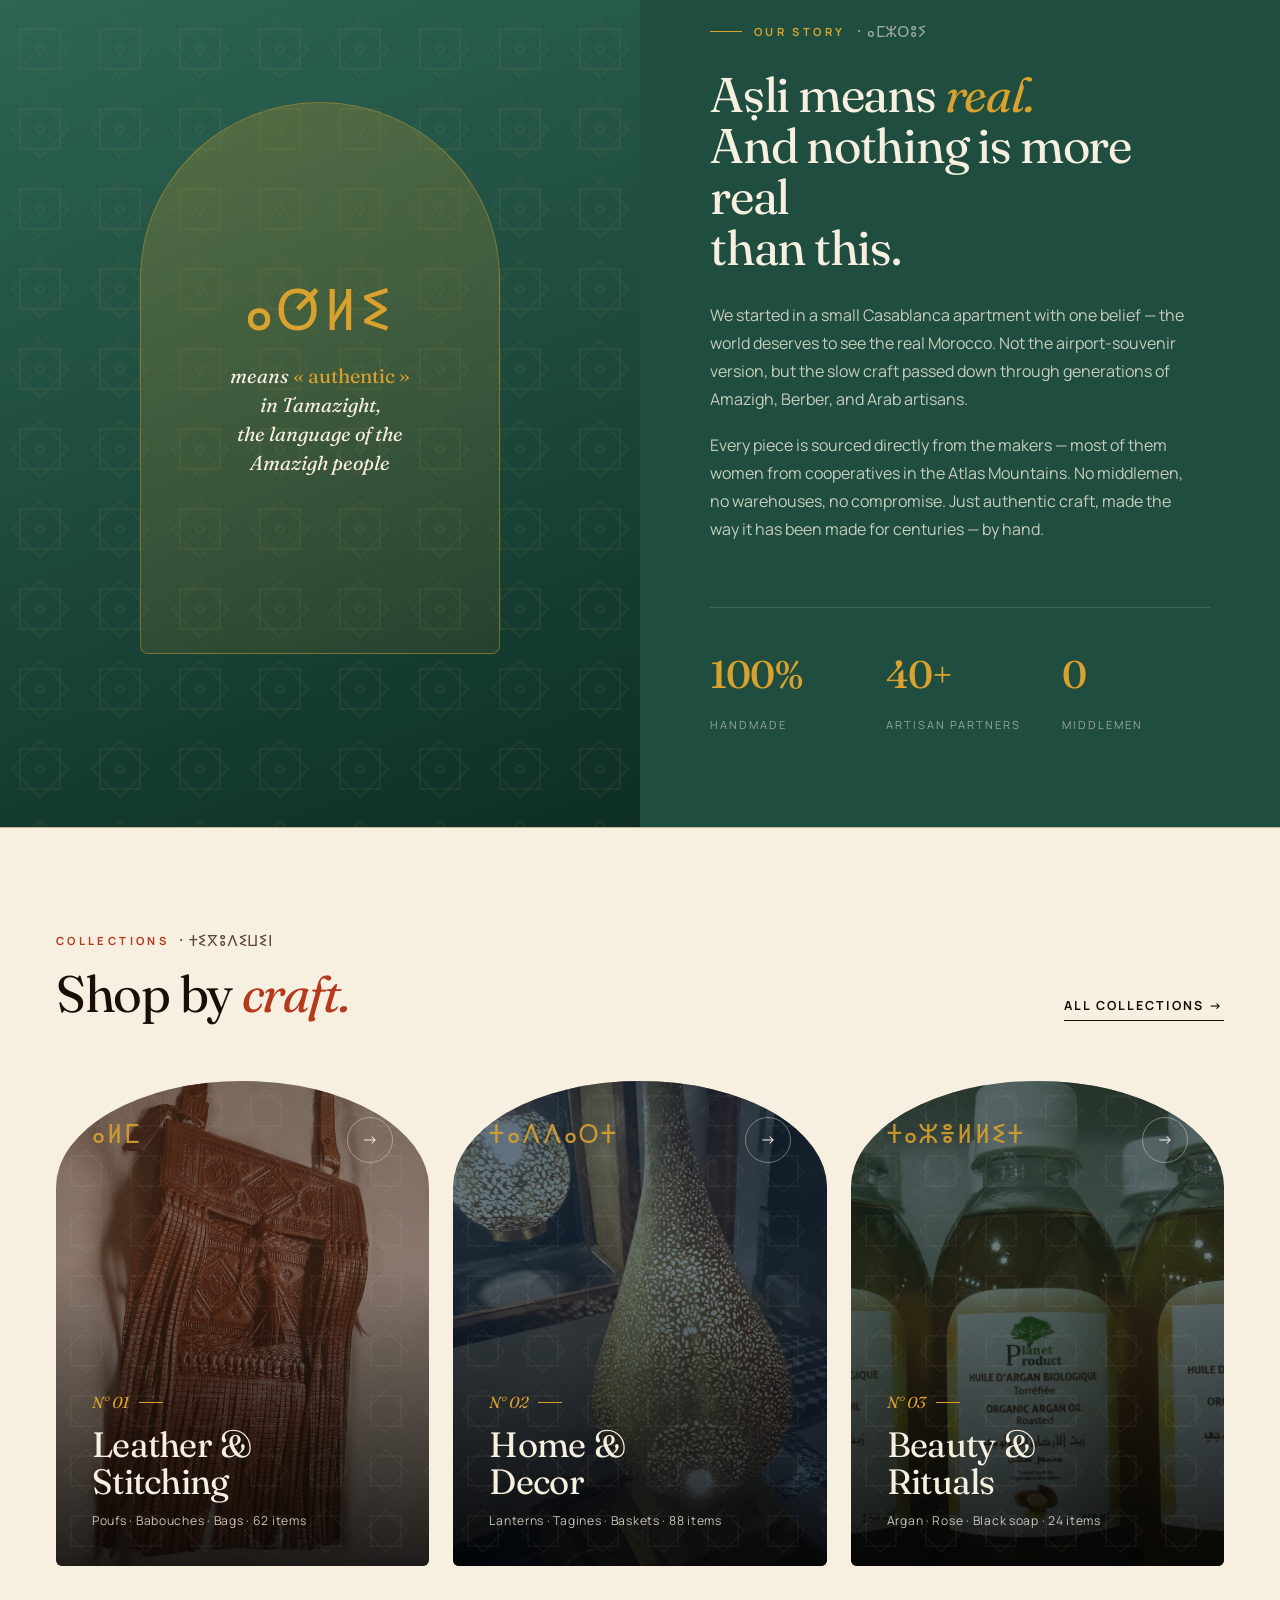
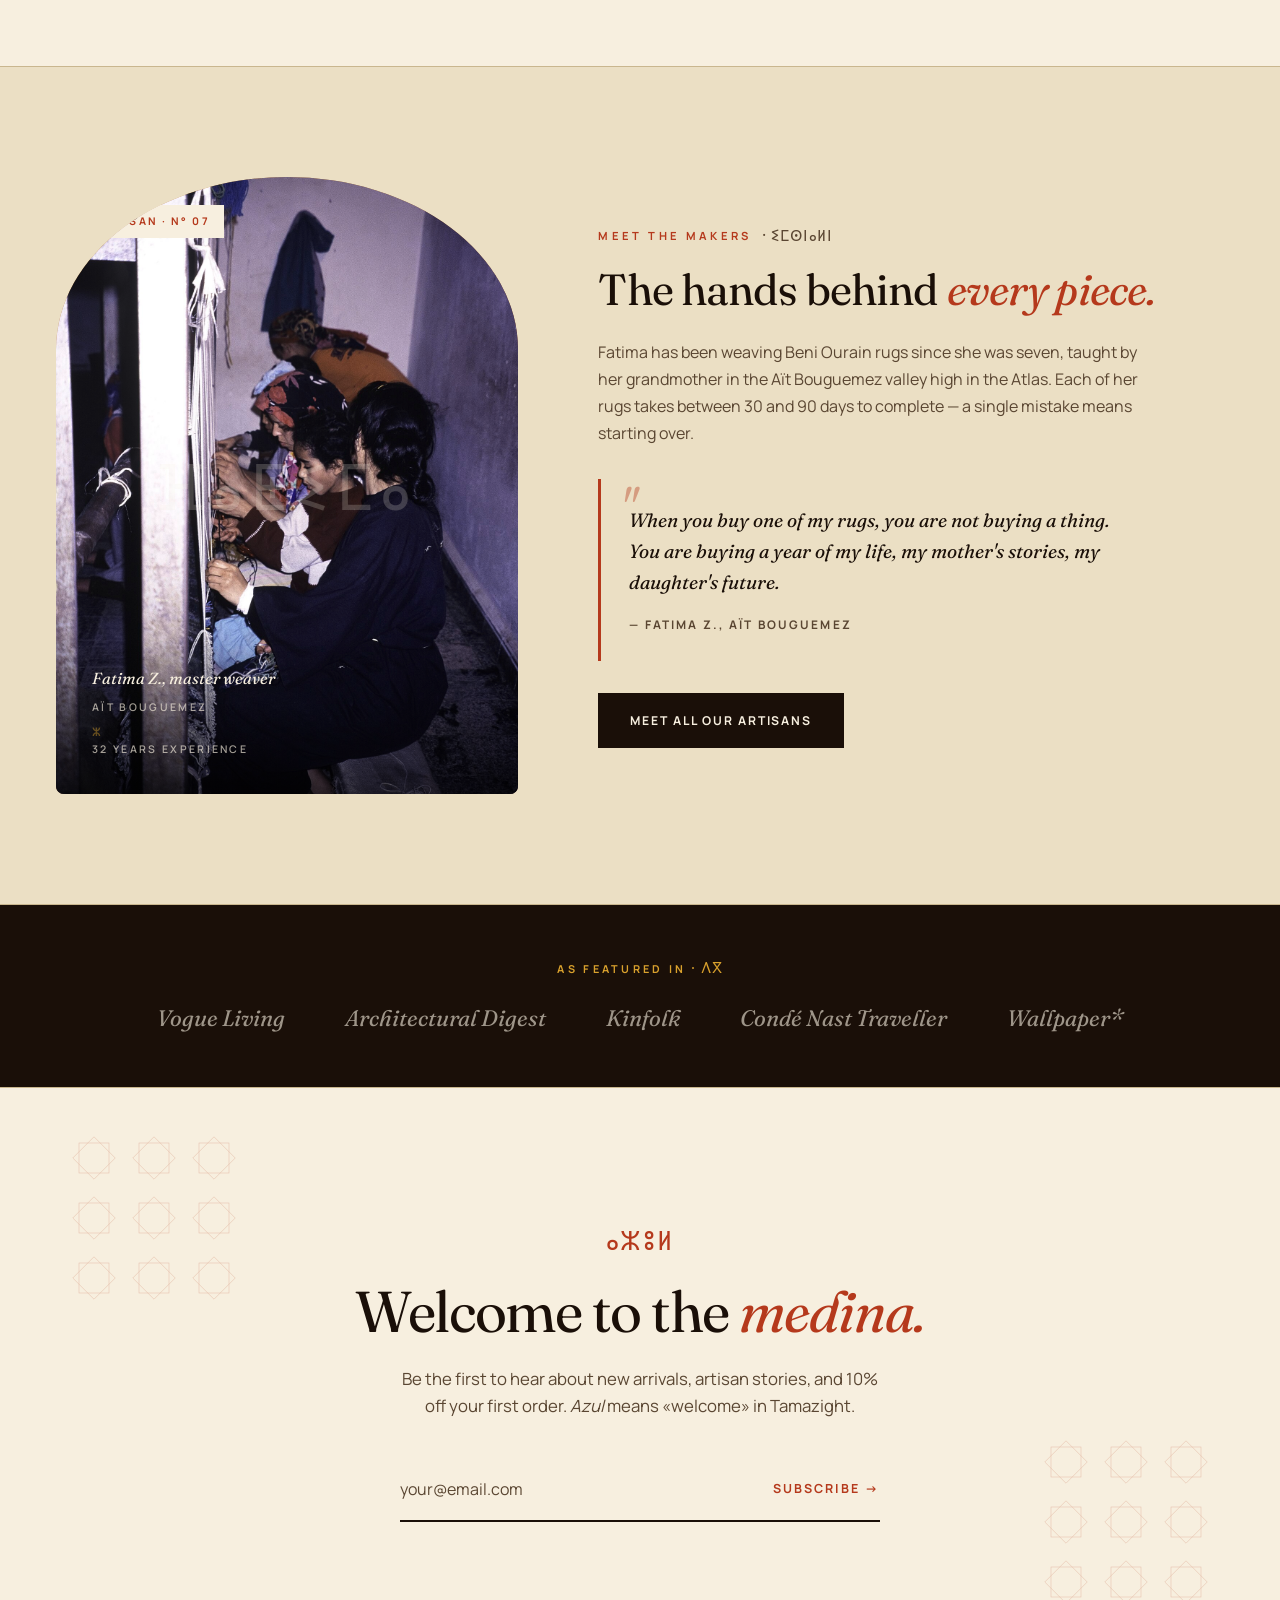
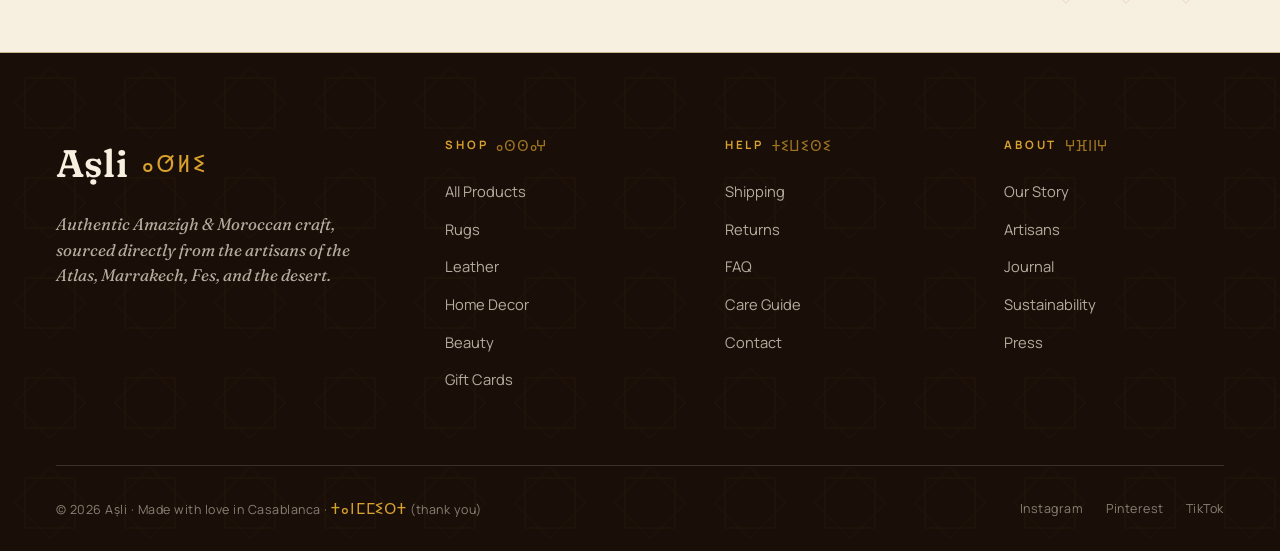
==== commit 292907cf: "Add photos behind the homepage 'Shop by craft' category cards Leather → leather bag, Home & Decor → " ====
--- a/index.html
+++ b/index.html
@@ -754,9 +754,12 @@
   position: absolute; inset: 0; z-index: 1;
   background-image: url("data:image/svg+xml,%3Csvg width='60' height='60' viewBox='0 0 60 60' xmlns='http://www.w3.org/2000/svg'%3E%3Cg fill='none' stroke='%23F7EFDF' stroke-width='0.5' opacity='0.15'%3E%3Crect x='15' y='15' width='30' height='30'/%3E%3Crect x='15' y='15' width='30' height='30' transform='rotate(45 30 30)'/%3E%3C/g%3E%3C/svg%3E");
 }
-.category-1::before { background: linear-gradient(180deg, transparent 30%, rgba(0,0,0,0.7) 100%), linear-gradient(155deg, #8B4A24 0%, #4A2810 100%); }
-.category-2::before { background: linear-gradient(180deg, transparent 30%, rgba(0,0,0,0.7) 100%), linear-gradient(155deg, #1A4D7A 0%, #0A2E4D 100%); }
-.category-3::before { background: linear-gradient(180deg, transparent 30%, rgba(0,0,0,0.7) 100%), linear-gradient(155deg, #1F4D3F 0%, #0E2E25 100%); }
+.category-1 { background: #4A2810 url("images/hand-stitched-tote.jpg") center/cover no-repeat; }
+.category-2 { background: #0A2E4D url("images/pierced-brass-lantern.jpg") center/cover no-repeat; }
+.category-3 { background: #0E2E25 url("images/pure-argan-oil.jpg") center/cover no-repeat; }
+.category-1::before { background: linear-gradient(180deg, rgba(0,0,0,0.35) 0%, rgba(0,0,0,0.25) 38%, rgba(0,0,0,0.82) 100%), linear-gradient(155deg, rgba(139,74,36,0.5) 0%, rgba(74,40,16,0.45) 100%); }
+.category-2::before { background: linear-gradient(180deg, rgba(0,0,0,0.35) 0%, rgba(0,0,0,0.25) 38%, rgba(0,0,0,0.82) 100%), linear-gradient(155deg, rgba(26,77,122,0.5) 0%, rgba(10,46,77,0.45) 100%); }
+.category-3::before { background: linear-gradient(180deg, rgba(0,0,0,0.35) 0%, rgba(0,0,0,0.25) 38%, rgba(0,0,0,0.82) 100%), linear-gradient(155deg, rgba(31,77,63,0.5) 0%, rgba(14,46,37,0.45) 100%); }
 .category:hover::before { filter: brightness(1.1); }
 .category-content { position: relative; z-index: 2; transition: transform 0.5s; }
 .category:hover .category-content { transform: translateY(-6px); }
